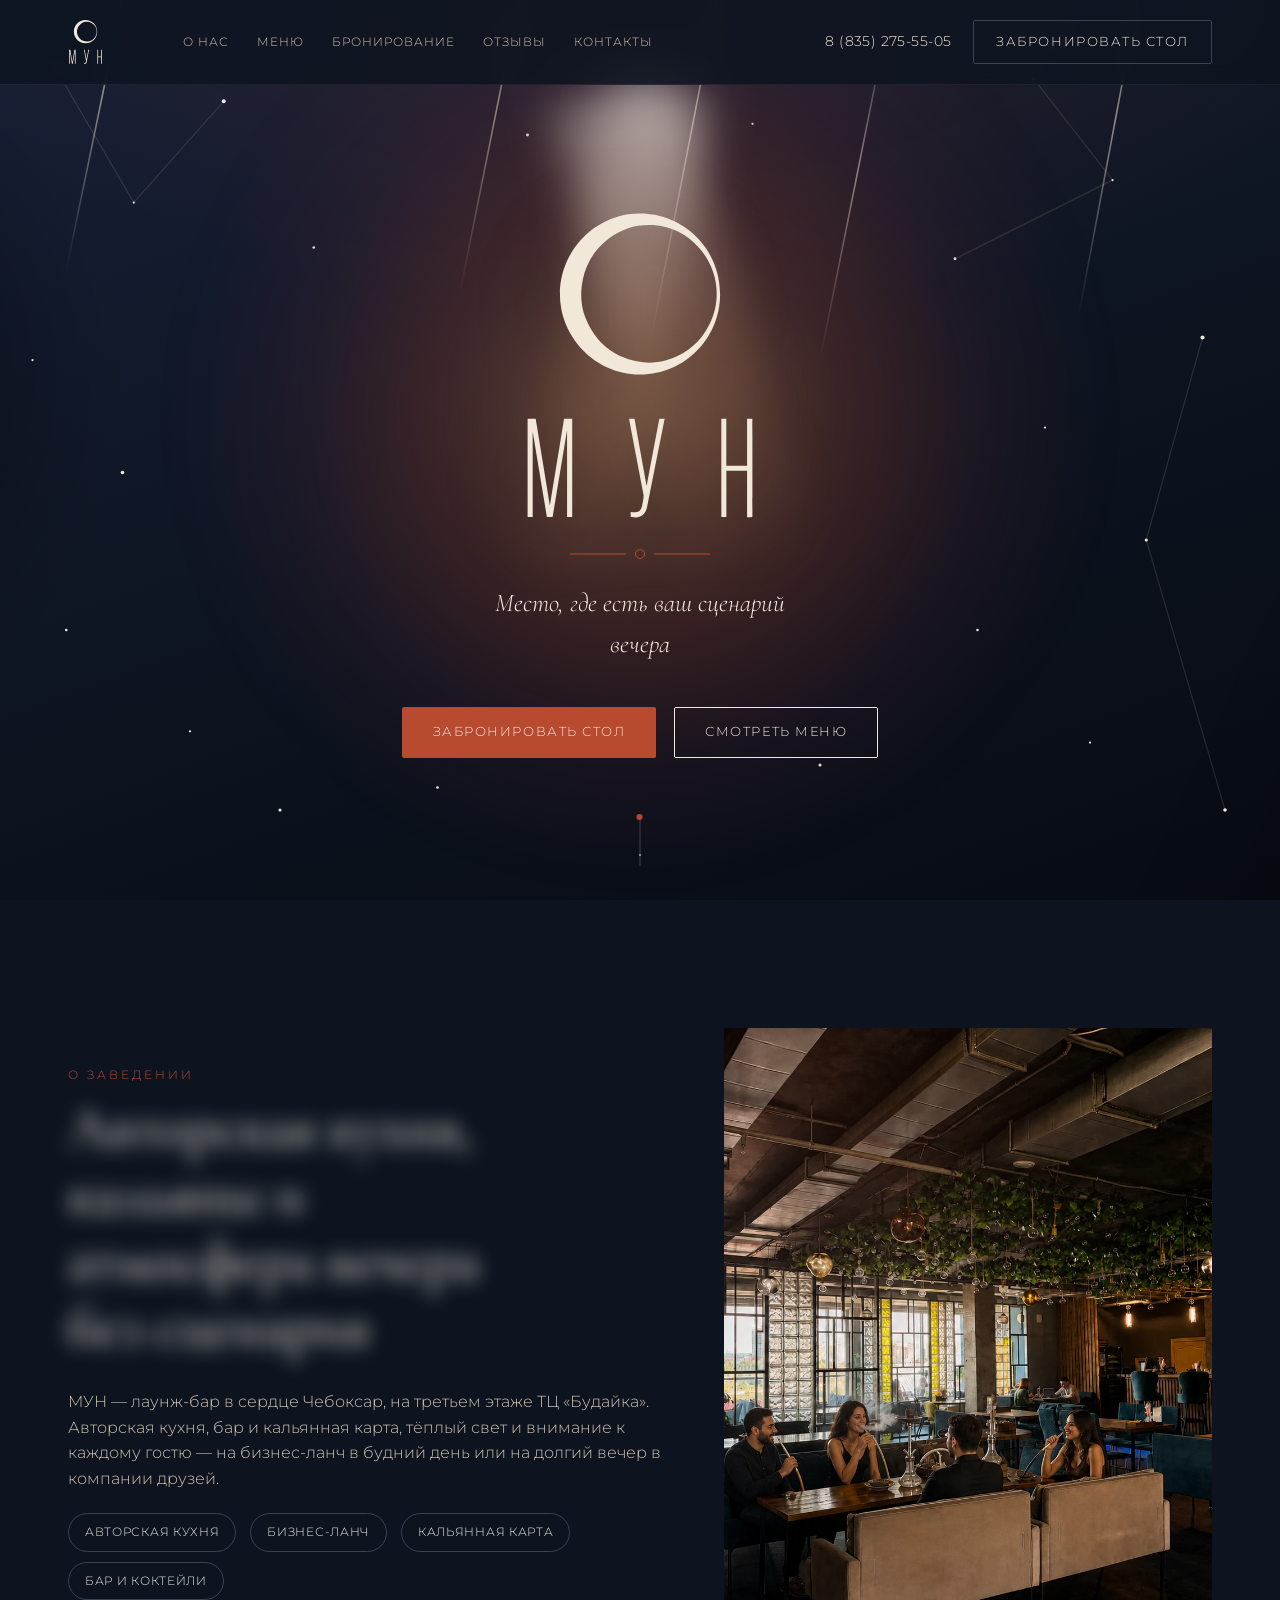
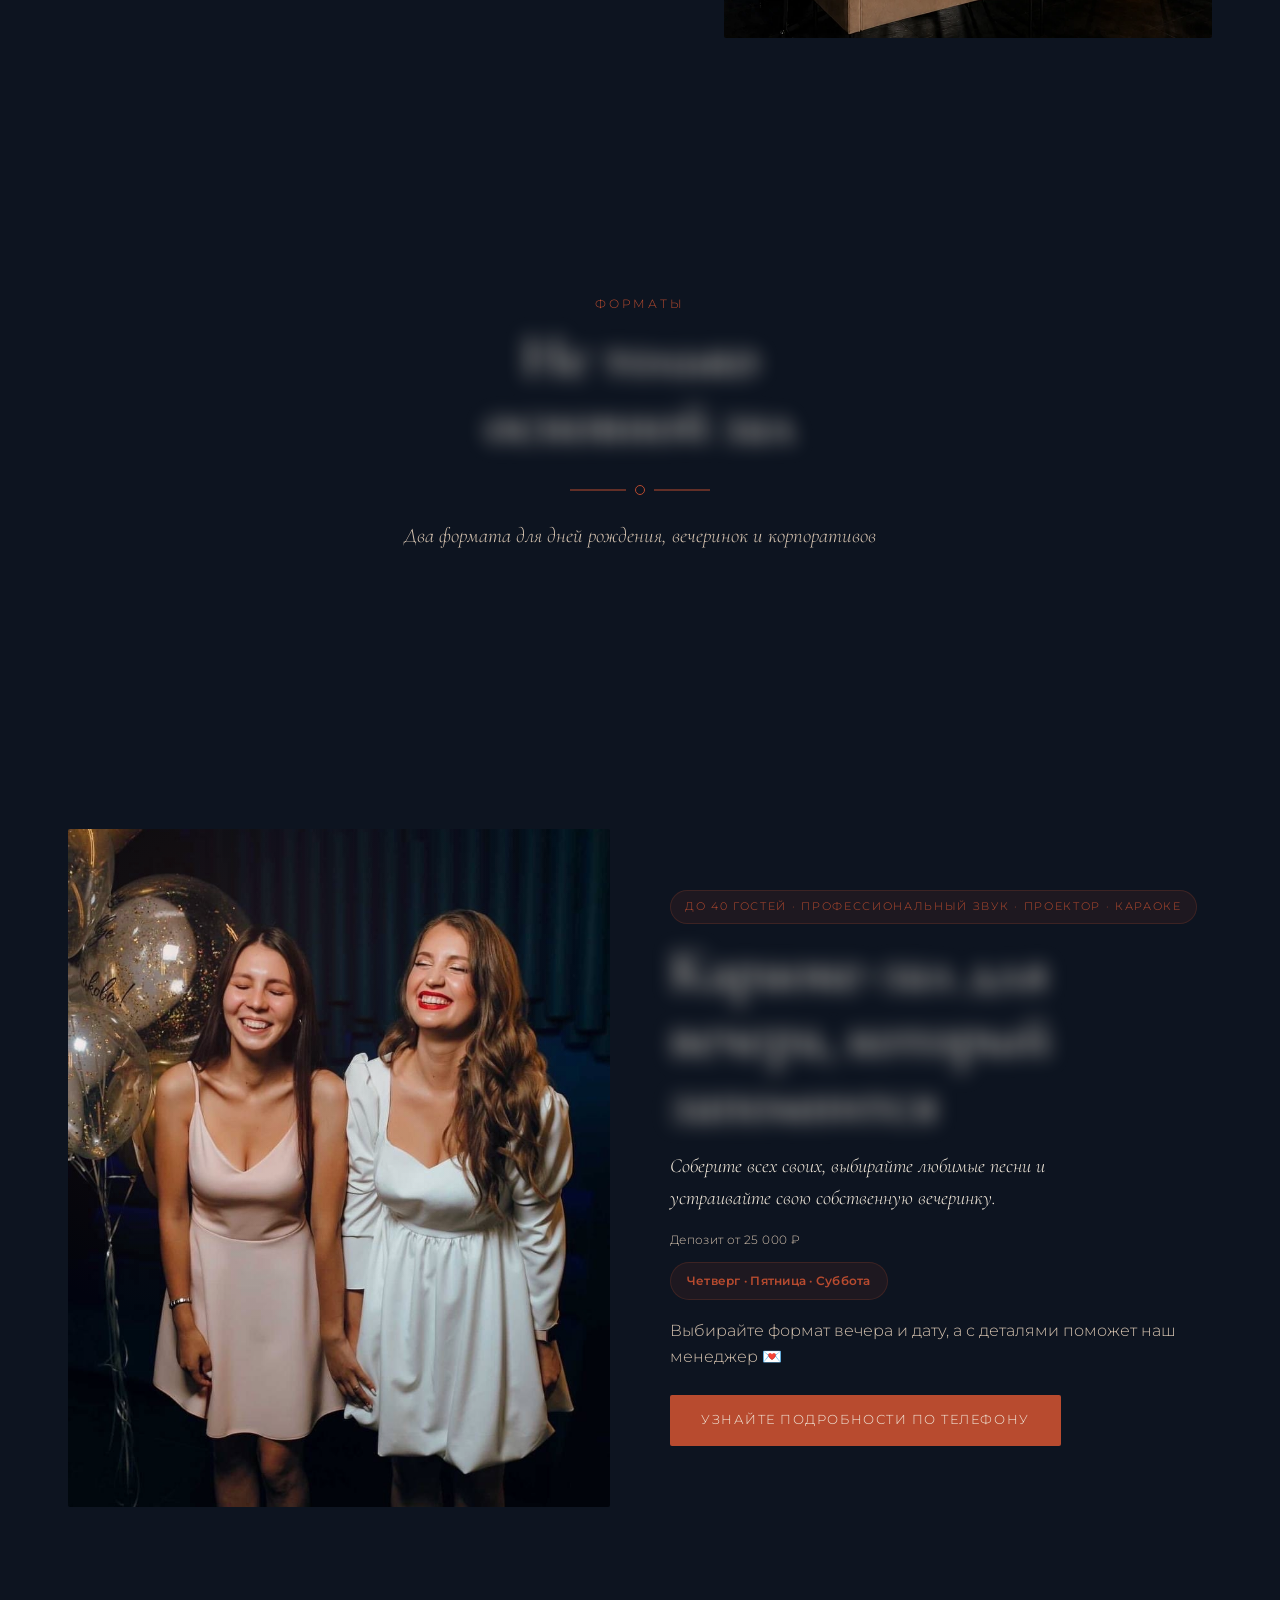
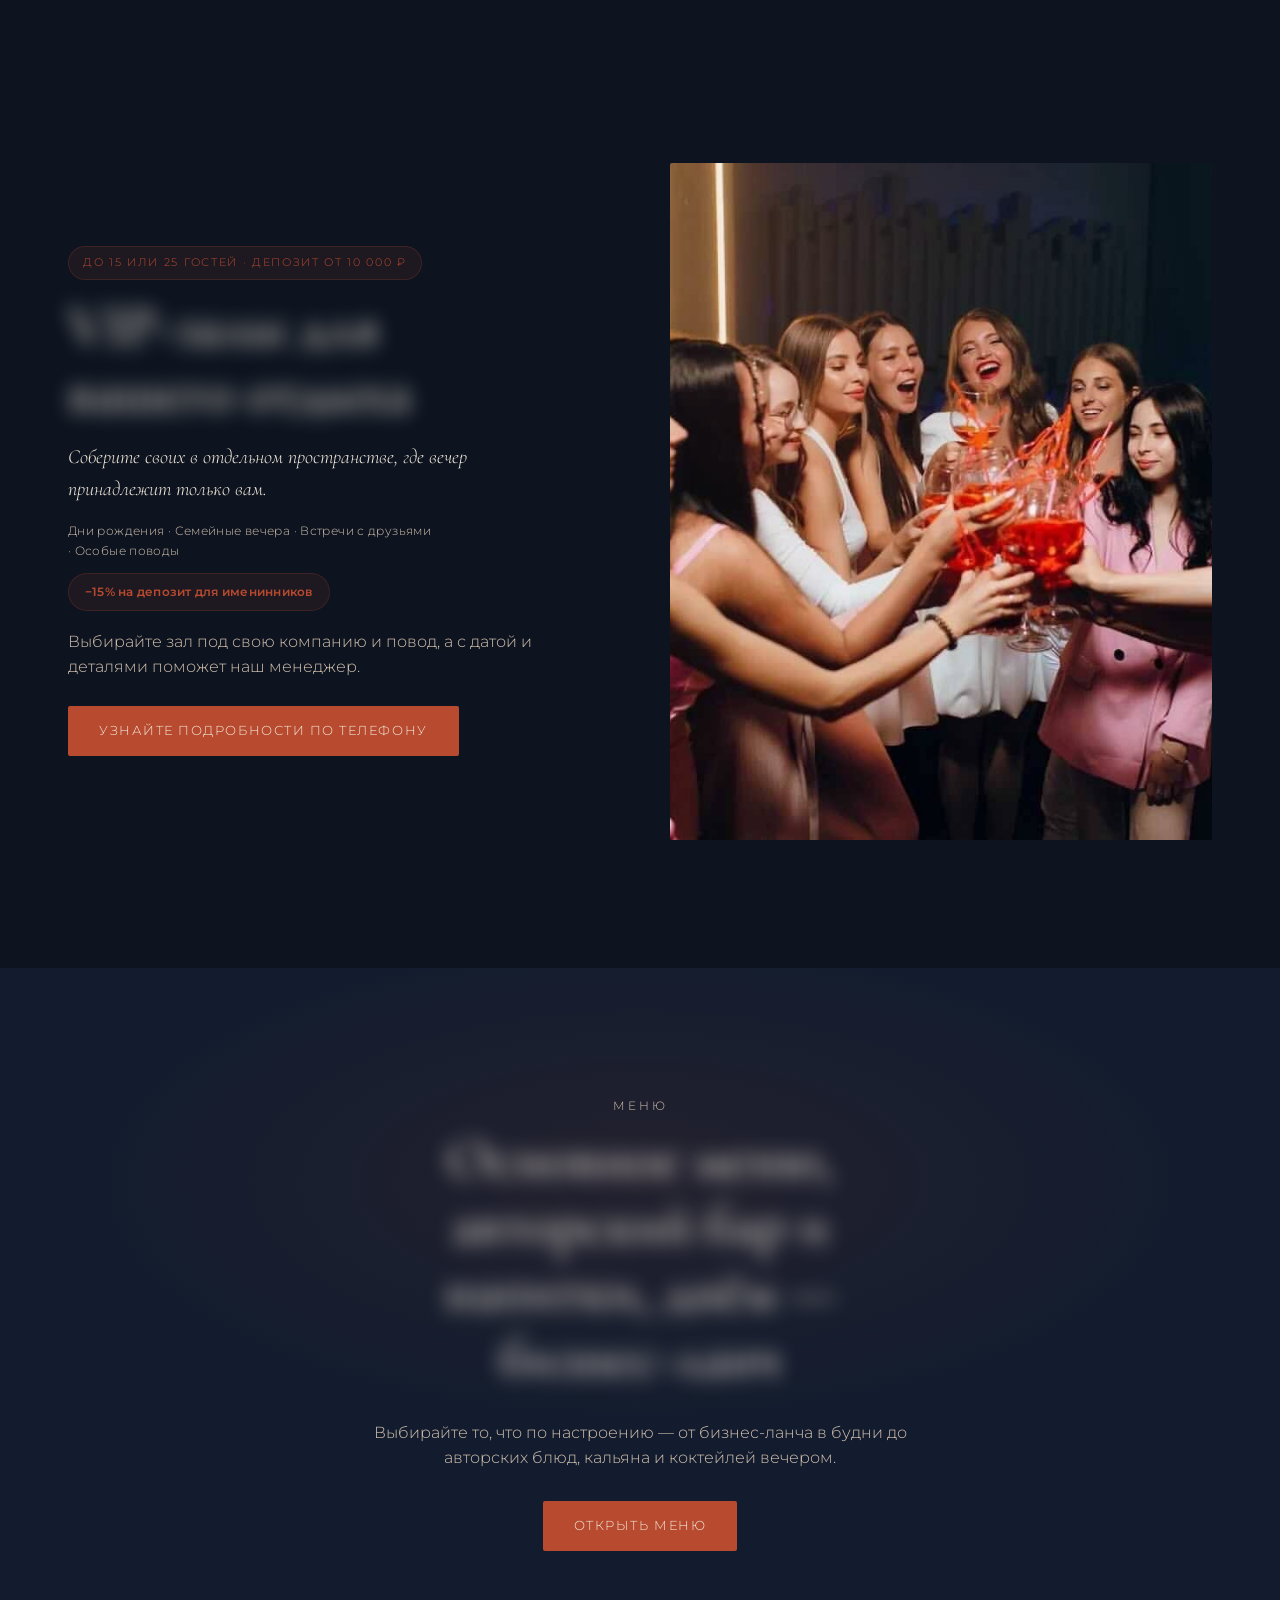
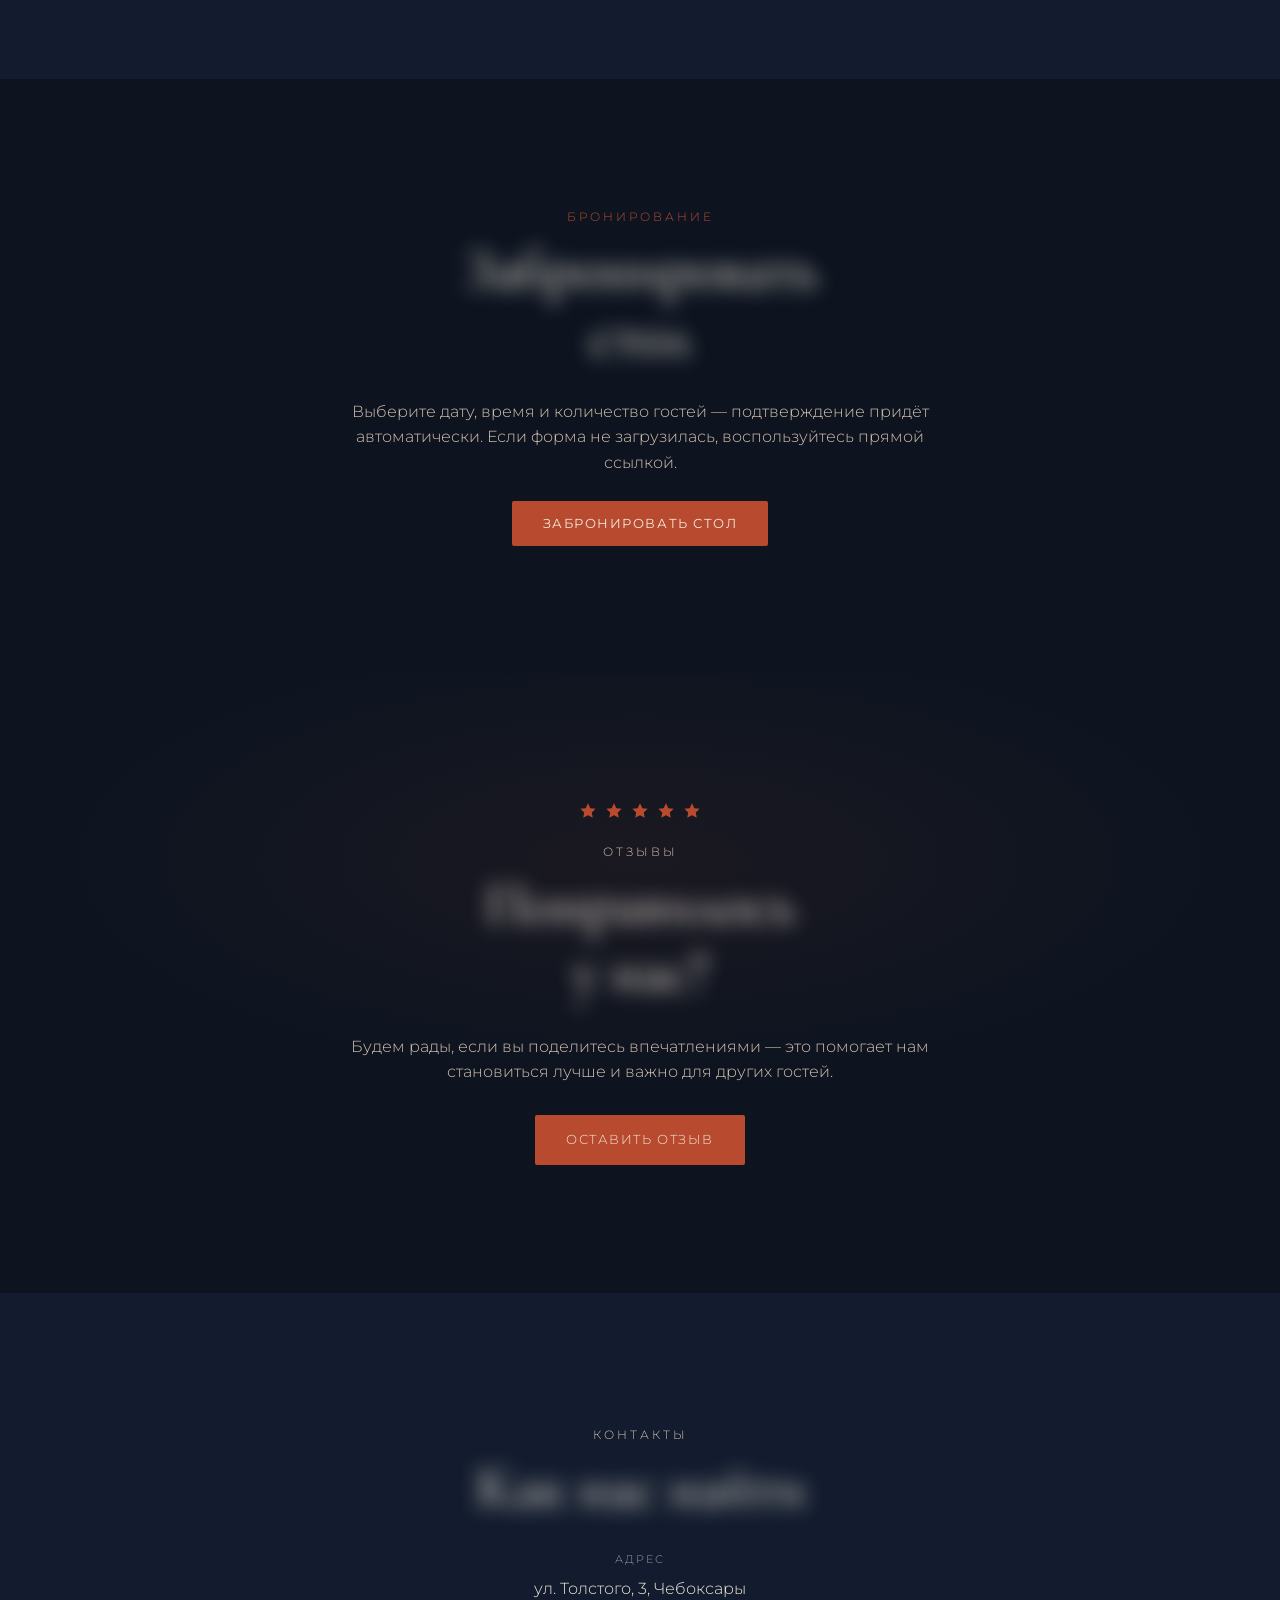
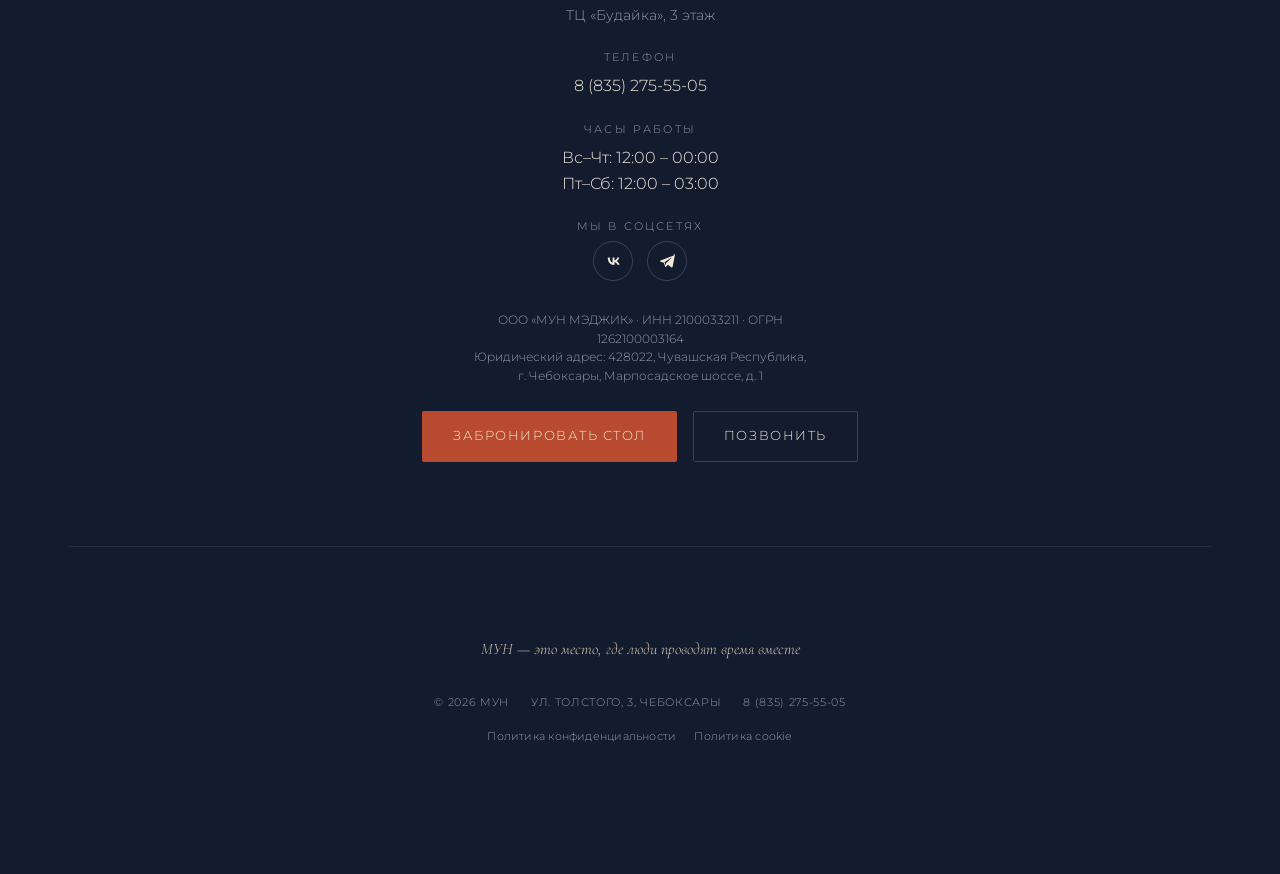
==== index.html @ 362fdecf "Переписать текст под CTA-блоком «Меню» - убрана внутренняя формулировка про обновление позиций/цен в" ====
<!DOCTYPE html>
<html lang="ru">
<head>
<meta charset="UTF-8">
<meta name="viewport" content="width=device-width, initial-scale=1, viewport-fit=cover">
<title>МУН — Чебоксары</title>
<meta name="description" content="МУН — лаунж-бар в Чебоксарах на ул. Толстого, 3 (ТЦ «Будайка», 3 этаж). Авторская кухня, кальяны, бронирование стола онлайн.">
<meta name="theme-color" content="#11110F">

<meta property="og:title" content="МУН — Чебоксары">
<meta property="og:description" content="Место, где есть ваш сценарий вечера. Кухня, кальяны и бар на ул. Толстого, 3.">
<meta property="og:type" content="website">

<link rel="icon" href="assets/favicon.svg" type="image/svg+xml">

<link rel="preconnect" href="https://fonts.googleapis.com">
<link rel="preconnect" href="https://fonts.gstatic.com" crossorigin>
<link href="https://fonts.googleapis.com/css2?family=Cormorant+Garamond:ital,wght@0,400;0,500;1,400&family=Montserrat:wght@300;400;500;600&display=swap" rel="stylesheet">

<link rel="stylesheet" href="css/styles.css?v=12">
</head>
<body>

<div class="noise" aria-hidden="true"></div>

<header class="site-header">
  <div class="wrap header-row">
    <a href="#hero" class="logo" aria-label="МУН — на главную">
      <img class="logo-mark" src="img/mun-logo-full.svg" alt="МУН" width="1094" height="1454">
    </a>

    <nav class="main-nav" id="main-nav">
      <a href="#about">О нас</a>
      <a href="menu/">Меню</a>
      <a href="#booking" data-open-booking>Бронирование</a>
      <a href="#reviews">Отзывы</a>
      <a href="#contacts">Контакты</a>
    </nav>

    <div class="header-actions">
      <a class="phone-link" href="tel:+78352755505">8 (835) 275-55-05</a>
      <a class="btn btn-outline" href="#booking" data-open-booking>Забронировать стол</a>
    </div>

    <button class="burger" id="burger" aria-label="Открыть меню навигации" aria-expanded="false">
      <span></span><span></span><span></span>
    </button>
  </div>

  <div class="mobile-nav" id="mobile-nav">
    <a href="#about">О нас</a>
    <a href="menu/">Меню</a>
    <a href="#booking" data-open-booking>Бронирование</a>
    <a href="#reviews">Отзывы</a>
    <a href="#contacts">Контакты</a>
    <a class="phone-link" href="tel:+78352755505">8 (835) 275-55-05</a>
  </div>
</header>

<main class="slides" id="slides">

  <!-- HERO -->
  <section class="hero slide" id="hero">
    <div class="hero-bg" aria-hidden="true"></div>
    <svg class="hero-sky" viewBox="0 0 1200 800" preserveAspectRatio="xMidYMid slice" aria-hidden="true">
      <defs>
        <linearGradient id="rayGrad" x1="0" y1="0" x2="0" y2="1">
          <stop offset="0%" stop-color="#F1E8DA" stop-opacity="0"/>
          <stop offset="45%" stop-color="#F1E8DA" stop-opacity=".55"/>
          <stop offset="100%" stop-color="#F1E8DA" stop-opacity="0"/>
        </linearGradient>
      </defs>
      <g class="hero-constellations">
        <path d="M80,60 L150,180 L230,90"/>
        <path d="M950,70 L1020,160 L880,230"/>
        <path d="M1100,300 L1050,480 L1120,720"/>
      </g>
      <g class="hero-rays">
        <line class="ray ray-a" x1="500" y1="-40" x2="440" y2="260"/>
        <line class="ray ray-b" x1="680" y1="-60" x2="610" y2="300"/>
        <line class="ray ray-c" x1="150" y1="-50" x2="90" y2="240"/>
        <line class="ray ray-d" x1="1050" y1="-40" x2="990" y2="280"/>
        <line class="ray ray-e" x1="820" y1="20" x2="760" y2="320"/>
      </g>
      <g class="hero-stars" fill="#F1E8DA">
        <circle class="star" cx="80" cy="60" r="1.4"/>
        <circle class="star" cx="150" cy="180" r="1"/>
        <circle class="star" cx="230" cy="90" r="1.8"/>
        <circle class="star" cx="310" cy="220" r="1.2"/>
        <circle class="star" cx="60" cy="320" r="1"/>
        <circle class="star" cx="140" cy="420" r="1.6"/>
        <circle class="star" cx="90" cy="560" r="1.2"/>
        <circle class="star" cx="200" cy="650" r="1"/>
        <circle class="star" cx="280" cy="720" r="1.4"/>
        <circle class="star" cx="950" cy="70" r="1.6"/>
        <circle class="star" cx="1020" cy="160" r="1"/>
        <circle class="star" cx="880" cy="230" r="1.3"/>
        <circle class="star" cx="1100" cy="300" r="1.8"/>
        <circle class="star" cx="960" cy="380" r="1"/>
        <circle class="star" cx="1050" cy="480" r="1.4"/>
        <circle class="star" cx="900" cy="560" r="1.2"/>
        <circle class="star" cx="1000" cy="660" r="1"/>
        <circle class="star" cx="1120" cy="720" r="1.6"/>
        <circle class="star" cx="600" cy="50" r="1"/>
        <circle class="star" cx="500" cy="120" r="1.3"/>
        <circle class="star" cx="700" cy="110" r="1"/>
        <circle class="star" cx="420" cy="700" r="1.2"/>
        <circle class="star" cx="760" cy="680" r="1.4"/>
        <circle class="star" cx="600" cy="760" r="1"/>
      </g>
    </svg>
    <div class="hero-corona" aria-hidden="true"></div>
    <div class="hero-beam hero-beam-a" aria-hidden="true"></div>
    <div class="hero-beam hero-beam-b" aria-hidden="true"></div>
    <div class="hero-mist" aria-hidden="true">
      <span class="mist-blob mist-a"></span>
      <span class="mist-blob mist-b"></span>
      <span class="mist-blob mist-c"></span>
    </div>
    <div class="wrap hero-inner">
      <div class="hero-logo" id="hero-logo">
        <h1><img class="hero-logo-img" src="img/mun-logo-full.svg" alt="МУН" width="1094" height="1454"></h1>
      </div>
      <div class="divider"></div>
      <p class="hero-tagline">Место, где есть ваш сценарий вечера</p>
      <div class="hero-actions">
        <a href="#booking" class="btn btn-primary" data-open-booking>Забронировать стол</a>
        <a href="menu/" class="btn btn-ghost">Смотреть меню</a>
      </div>
    </div>
    <a href="#about" class="scroll-hint" aria-label="Пролистать вниз"><span></span></a>
  </section>

  <!-- STORIES / NEWS (временно отключено)
  <section class="stories slide" id="stories">
    <div class="wrap stories-inner">
      <p class="section-label">Новости</p>
      <h2 class="slide-heading">Афиша и акции</h2>
      <div class="divider"></div>
      <div class="stories-row" id="stories-row" role="list" aria-label="Новости и акции"></div>
    </div>
  </section>
  -->

  <!-- ABOUT -->
  <section class="about slide" id="about">
    <div class="wrap about-grid">
      <div class="about-text">
        <p class="section-label">О заведении</p>
        <h2 class="slide-heading">Авторская кухня, кальяны и атмосфера вечера без сценария</h2>
        <p data-reveal>
          МУН — лаунж-бар в сердце Чебоксар, на третьем этаже ТЦ «Будайка». Авторская
          кухня, бар и кальянная карта, тёплый свет и внимание к каждому гостю —
          на бизнес-ланч в будний день или на долгий вечер в компании друзей.
        </p>
        <ul class="about-tags" data-reveal>
          <li>Авторская кухня</li>
          <li>Бизнес-ланч</li>
          <li>Кальянная карта</li>
          <li>Бар и коктейли</li>
        </ul>
      </div>
      <div class="about-media">
        <div class="ph-block ph-1 has-photo" data-reveal>
          <img src="img/about-lounge.webp" alt="Гости МУН с кальяном в основном зале" loading="lazy">
        </div>
      </div>
    </div>
  </section>

  <!-- KARAOKE & VIP -->
  <section class="highlights slide" id="highlights">
    <div class="wrap highlights-lead-inner">
      <p class="section-label">Форматы</p>
      <h2 class="slide-heading">Не только основной зал</h2>
      <div class="divider"></div>
      <p class="highlights-lead-text" data-reveal>Два формата для дней рождения, вечеринок и корпоративов</p>
    </div>
  </section>

  <!-- KARAOKE -->
  <section class="hall-slide slide" id="karaoke">
    <div class="wrap hall-grid">
      <div class="ph-block hall-photo has-photo" data-reveal>
        <img src="img/karaoke-hall.jpg" alt="Гости в караоке-зале МУН" loading="lazy">
      </div>
      <div class="hall-text">
        <span class="highlight-card-tag">До 40 гостей · Профессиональный звук · Проектор · Караоке</span>
        <h2 class="slide-heading">Караоке-зал для вечера, который запомнится</h2>
        <p class="hall-lead" data-reveal>
          Соберите всех своих, выбирайте любимые песни и устраивайте свою
          собственную вечеринку.
        </p>
        <p class="hall-occasions" data-reveal>Депозит от 25 000 ₽</p>
        <p class="hall-promo" data-reveal>Четверг · Пятница · Суббота</p>
        <p data-reveal>Выбирайте формат вечера и дату, а с деталями поможет наш менеджер 💌</p>
        <a href="tel:+78352755505" class="btn btn-primary" data-reveal>Узнайте подробности по телефону</a>
      </div>
    </div>
  </section>

  <!-- VIP -->
  <section class="hall-slide slide" id="vip">
    <div class="wrap hall-grid">
      <div class="hall-text">
        <span class="highlight-card-tag">До 15 или 25 гостей · Депозит от 10 000 ₽</span>
        <h2 class="slide-heading">VIP-залы для вашего отдыха</h2>
        <p class="hall-lead" data-reveal>
          Соберите своих в отдельном пространстве, где вечер принадлежит
          только вам.
        </p>
        <p class="hall-occasions" data-reveal>Дни рождения · Семейные вечера · Встречи с друзьями · Особые поводы</p>
        <p class="hall-promo" data-reveal>−15% на депозит для именинников</p>
        <p data-reveal>Выбирайте зал под свою компанию и повод, а с датой и деталями поможет наш менеджер.</p>
        <a href="tel:+78352755505" class="btn btn-primary" data-reveal>Узнайте подробности по телефону</a>
      </div>
      <div class="ph-block hall-photo has-photo" data-reveal>
        <img src="img/vip-hall.jpg" alt="Компания гостей в VIP-зале МУН" loading="lazy">
      </div>
    </div>
  </section>

  <!-- MENU CTA -->
  <section class="menu-cta slide" id="menu-section">
    <div class="wrap menu-cta-inner">
      <p class="section-label light">Меню</p>
      <h2 class="slide-heading">Основное меню, авторский бар и напитки, днём — бизнес-ланч</h2>
      <p class="menu-cta-text" data-reveal>
        Выбирайте то, что по настроению — от бизнес-ланча в будни
        до авторских блюд, кальяна и коктейлей вечером.
      </p>
      <a href="menu/" class="btn btn-primary" data-reveal>Открыть меню</a>
    </div>
  </section>

  <!-- GALLERY (временно отключено — нет фото)
  <section class="gallery slide" id="gallery">
    <div class="wrap gallery-wrap">
      <div class="gallery-intro">
        <p class="section-label">Атмосфера</p>
        <h2 class="slide-heading">МУН в деталях</h2>
      </div>
      <div class="gallery-grid">
        <div class="ph-block g1" data-reveal><span>Фото</span></div>
        <div class="ph-block g2" data-reveal><span>Фото</span></div>
        <div class="ph-block g3" data-reveal><span>Фото</span></div>
        <div class="ph-block g4" data-reveal><span>Фото</span></div>
        <div class="ph-block g5" data-reveal><span>Фото</span></div>
        <div class="ph-block g6" data-reveal><span>Фото</span></div>
      </div>
    </div>
  </section>
  -->

  <!-- BOOKING -->
  <section class="booking slide" id="booking">
    <div class="wrap">
      <p class="section-label">Бронирование</p>
      <h2 class="slide-heading">Забронировать стол</h2>
      <p class="booking-text" data-reveal>
        Выберите дату, время и количество гостей — подтверждение придёт автоматически.
        Если форма не загрузилась, воспользуйтесь
        <a href="https://restoza.ru/book/moon-magic" target="_blank" rel="noopener">прямой ссылкой</a>.
      </p>
      <button class="btn btn-primary" data-open-booking data-reveal>Забронировать стол</button>
    </div>
  </section>

  <!-- REVIEWS -->
  <section class="menu-cta reviews slide" id="reviews">
    <div class="wrap menu-cta-inner">
      <div class="reviews-stars" aria-hidden="true">
        <svg viewBox="0 0 20 20"><path d="M10 1.5l2.6 5.4 5.9.7-4.3 4.1 1.1 5.8L10 14.7l-5.3 2.8 1.1-5.8L1.5 7.6l5.9-.7z"/></svg>
        <svg viewBox="0 0 20 20"><path d="M10 1.5l2.6 5.4 5.9.7-4.3 4.1 1.1 5.8L10 14.7l-5.3 2.8 1.1-5.8L1.5 7.6l5.9-.7z"/></svg>
        <svg viewBox="0 0 20 20"><path d="M10 1.5l2.6 5.4 5.9.7-4.3 4.1 1.1 5.8L10 14.7l-5.3 2.8 1.1-5.8L1.5 7.6l5.9-.7z"/></svg>
        <svg viewBox="0 0 20 20"><path d="M10 1.5l2.6 5.4 5.9.7-4.3 4.1 1.1 5.8L10 14.7l-5.3 2.8 1.1-5.8L1.5 7.6l5.9-.7z"/></svg>
        <svg viewBox="0 0 20 20"><path d="M10 1.5l2.6 5.4 5.9.7-4.3 4.1 1.1 5.8L10 14.7l-5.3 2.8 1.1-5.8L1.5 7.6l5.9-.7z"/></svg>
      </div>
      <p class="section-label light">Отзывы</p>
      <h2 class="slide-heading">Понравилось у&nbsp;нас?</h2>
      <p class="menu-cta-text" data-reveal>
        Будем рады, если вы поделитесь впечатлениями — это помогает нам становиться лучше
        и важно для других гостей.
      </p>
      <a class="btn btn-primary" href="https://toweco.ru/location?qr=86WAykPCQ6RdUlmC" target="_blank" rel="noopener" data-reveal>Оставить отзыв</a>
    </div>
  </section>

  <!-- CONTACTS -->
  <section class="contacts slide" id="contacts">
    <div class="wrap">
      <div class="contacts-grid">
        <div class="contacts-info">
          <p class="section-label light">Контакты</p>
          <h2 class="slide-heading">Как нас найти</h2>

          <dl class="contact-list" data-reveal>
            <div>
              <dt>Адрес</dt>
              <dd>ул. Толстого, 3, Чебоксары<br><span class="muted">ТЦ «Будайка», 3 этаж</span></dd>
            </div>
            <div>
              <dt>Телефон</dt>
              <dd><a href="tel:+78352755505">8 (835) 275-55-05</a></dd>
            </div>
            <div>
              <dt>Часы работы</dt>
              <dd>
                Вс–Чт: 12:00 – 00:00<br>
                Пт–Сб: 12:00 – 03:00
              </dd>
            </div>
            <div>
              <dt>Мы в соцсетях</dt>
              <dd class="social-row">
                <a href="https://vk.ru/moon_magic_cheb" target="_blank" rel="noopener" aria-label="ВКонтакте" class="social-icon">
                  <svg viewBox="0 0 24 24" fill="none" aria-hidden="true"><path d="M13.6 17.2c-5.4 0-8.5-3.7-8.6-9.9h2.7c.1 4.6 2.1 6.5 3.7 6.9V7.3h2.6v3.9c1.6-.2 3.2-2 3.8-3.9h2.5c-.4 2.3-2.1 4.1-3.3 4.9 1.2.6 3.1 2.2 3.8 4.9h-2.9c-.6-1.8-2-3.2-3.9-3.4v3.4h-.3z" fill="currentColor"/></svg>
                </a>
                <a href="https://t.me/moon_magic_cheb" target="_blank" rel="noopener" aria-label="Telegram" class="social-icon">
                  <svg viewBox="0 0 24 24" fill="none" aria-hidden="true"><path d="M21 4.5 3.4 11.3c-1 .4-1 1.4.1 1.7l4.3 1.3 1.6 5.1c.2.6 1 .8 1.4.3l2.4-2.6 4.5 3.3c.7.5 1.6.1 1.8-.7l3-15.4c.2-.9-.7-1.6-1.5-1.3ZM8.6 13.7l9-6.1c.3-.2.6.2.3.4l-7.3 7.1-.3 3-1.5-4.4Z" fill="currentColor"/></svg>
                </a>
              </dd>
            </div>
          </dl>

          <p class="legal-info" data-reveal>
            ООО «МУН МЭДЖИК» · ИНН 2100033211 · ОГРН 1262100003164<br>
            Юридический адрес: 428022, Чувашская Республика, г. Чебоксары, Марпосадское шоссе, д. 1
          </p>

          <div class="contact-cta" data-reveal>
            <a class="btn btn-primary" href="#booking" data-open-booking>Забронировать стол</a>
            <a class="btn btn-outline" href="tel:+78352755505">Позвонить</a>
          </div>
        </div>
      </div>

      <div class="contacts-footer">
        <div class="logo footer-logo">
          <span class="logo-phase">
            <img class="logo-mark" src="img/mun-logo-full.svg" alt="МУН" width="1094" height="1454">
            <span class="logo-phase-shadow" aria-hidden="true"></span>
          </span>
        </div>
        <p class="footer-motto">МУН — это место, где люди проводят время вместе</p>
        <div class="footer-bottom">
          <span>© <span id="year"></span> МУН</span>
          <span>ул. Толстого, 3, Чебоксары</span>
          <span>8 (835) 275-55-05</span>
        </div>
        <div class="footer-links">
          <a href="privacy/">Политика конфиденциальности</a>
          <a href="cookies/">Политика cookie</a>
        </div>
      </div>
    </div>
  </section>

</main>

<!-- Mobile sticky action bar -->
<div class="sticky-actions" role="toolbar" aria-label="Быстрые действия">
  <a href="tel:+78352755505" class="sticky-btn sticky-call">Позвонить</a>
  <a href="#booking" class="sticky-btn sticky-book" data-open-booking>Забронировать</a>
</div>

<!-- BOOKING MODAL -->
<div class="menu-modal" id="booking-modal" aria-hidden="true">
  <div class="menu-modal-panel" role="dialog" aria-modal="true" aria-labelledby="booking-modal-title">
    <div class="menu-modal-inner booking-modal-inner">
      <div class="menu-modal-sticky">
        <div class="menu-modal-head">
          <h3 id="booking-modal-title">Бронирование стола</h3>
          <button class="menu-modal-close" data-close-booking aria-label="Закрыть бронирование">&times;</button>
        </div>
      </div>
      <div class="booking-modal-body">
        <iframe
          id="booking-iframe"
          data-src="https://restoza.ru/book/moon-magic?embed=1"
          width="100%"
          height="900"
          style="border:0"
          title="Бронирование стола"></iframe>
        <p class="booking-modal-fallback">
          Если форма не загрузилась, воспользуйтесь
          <a href="https://restoza.ru/book/moon-magic" target="_blank" rel="noopener">прямой ссылкой</a>.
        </p>
      </div>
    </div>
  </div>
</div>

<!-- STORY VIEWER -->
<div class="menu-modal story-modal" id="story-modal" aria-hidden="true">
  <div class="menu-modal-panel story-modal-panel" role="dialog" aria-modal="true" aria-labelledby="story-title">
    <button class="menu-modal-close story-close" data-close-story aria-label="Закрыть">&times;</button>
    <button class="story-nav story-prev" id="story-prev" aria-label="Предыдущая история">&lsaquo;</button>
    <button class="story-nav story-next" id="story-next" aria-label="Следующая история">&rsaquo;</button>
    <div class="story-card" id="story-card">
      <div class="story-progress" id="story-progress"></div>
      <div class="story-content">
        <h3 id="story-title"></h3>
        <p id="story-text"></p>
        <a class="btn btn-primary" id="story-btn" href="#"></a>
      </div>
    </div>
  </div>
</div>

<script src="js/stories-data.js?v=12"></script>
<script src="js/main.js?v=12"></script>
</body>
</html>
---- css/styles.css ----
/* ==========================================================================
   МУН — design tokens
   ========================================================================== */
:root{
  --c-eclipse: #0D1420;      /* цвет затмения — тёмно-синий (не чёрный) base bg */
  --c-panel:   #121C2E;      /* slightly lifted panel bg */
  --c-panel-2: #182338;      /* card bg */
  --c-milk:    #F1E8DA;      /* тёплый молочный — primary text */
  --c-mineral: #D3C1AE;      /* минеральный бежевый — secondary */
  --c-ember:   #B84B2F;      /* тлеющий уголь — accent */
  --c-ember-soft: #B84B2F33;
  --c-graphite:#9099AC;      /* холодный серо-синий — вторичный текст */
  --c-graphite-line: #3A4258;

  --font-display: 'Cormorant Garamond', Georgia, serif;
  --font-sans: 'Montserrat', 'Helvetica Neue', Arial, sans-serif;

  --wrap: 1240px;
  --radius: 2px;
  --header-h: 84px;
  --transition: 220ms cubic-bezier(.4,0,.2,1);
  --transition-pop: 420ms cubic-bezier(.22,1,.36,1);
}

*,*::before,*::after{ box-sizing: border-box; }
html{
  scroll-behavior: smooth;
}
body{
  margin:0;
  background: var(--c-eclipse);
  color: var(--c-milk);
  font-family: var(--font-sans);
  font-weight: 300;
  line-height: 1.6;
  -webkit-font-smoothing: antialiased;
  overflow-x: hidden;
}
img{ max-width:100%; display:block; }
a{ color: inherit; text-decoration:none; }
h1,h2,h3{ font-family: var(--font-display); font-weight:500; margin:0 0 .5em; color: var(--c-milk); }
p{ margin:0 0 1em; color: var(--c-mineral); }
ul{ list-style:none; margin:0; padding:0; }
button{
  font-family: inherit; cursor:pointer; color: inherit;
  background: none; border: none; margin: 0; padding: 0;
  -webkit-appearance: none; appearance: none;
}

.wrap{
  max-width: var(--wrap);
  margin: 0 auto;
  padding: 0 clamp(20px, 5vw, 48px);
}
.slide .wrap{ position:relative; z-index:1; width:100%; }

.visually-hidden{
  position:absolute; width:1px; height:1px; padding:0; margin:-1px;
  overflow:hidden; clip:rect(0,0,0,0); white-space:nowrap; border:0;
}

.section-label{
  font-size: .75rem;
  letter-spacing: .25em;
  text-transform: uppercase;
  color: var(--c-ember);
  margin: 0 0 .9em;
}
.section-label.light{ color: var(--c-mineral); }

/* Line — ring — line, echoing the printed bar-card's divider motif */
.divider{
  position: relative;
  width: 10px; height: 10px;
  border: 1.5px solid var(--c-ember);
  border-radius: 50%;
  margin: 24px auto;
}
.divider::before, .divider::after{
  content:''; position:absolute; top:50%; width: 56px; height:1px;
  background: var(--c-ember); transform: translateY(-50%);
}
.divider::before{ right: 100%; margin-right: 10px; }
.divider::after{ left: 100%; margin-left: 10px; }

/* subtle film-grain / shadow texture overlay across the whole page */
.noise{
  position: fixed; inset:0; pointer-events:none; z-index: 0;
  opacity: .05; mix-blend-mode: overlay;
  background-image: url("data:image/svg+xml,%3Csvg xmlns='http://www.w3.org/2000/svg' width='120' height='120'%3E%3Cfilter id='n'%3E%3CfeTurbulence type='fractalNoise' baseFrequency='0.9' numOctaves='2' stitchTiles='stitch'/%3E%3C/filter%3E%3Crect width='100%25' height='100%25' filter='url(%23n)'/%3E%3C/svg%3E");
}

/* ==========================================================================
   Buttons
   ========================================================================== */
.btn{
  display: inline-flex; align-items:center; justify-content:center;
  position: relative; overflow: hidden;
  padding: 14px 30px;
  font-size: .8rem;
  letter-spacing: .12em;
  text-transform: uppercase;
  background: transparent;
  border: 1px solid transparent;
  border-radius: var(--radius);
  transition: background var(--transition), color var(--transition), border-color var(--transition), transform var(--transition), box-shadow var(--transition);
  white-space: nowrap;
}
.btn::after{
  content:''; position:absolute; top:0; left:-75%; width:45%; height:100%;
  background: linear-gradient(115deg, transparent, rgba(255,255,255,.22), transparent);
  transform: skewX(-18deg); transition: left .65s ease;
  pointer-events: none;
}
.btn:hover::after{ left:130%; }
.btn:hover{ transform: translateY(-2px); }
.btn:active{ transform: translateY(0); }
.btn-primary{ background: var(--c-ember); color: var(--c-milk); }
.btn-primary:hover{ background:#a2431f; box-shadow: 0 10px 26px rgba(184,75,47,.35); }
.btn-outline{ border-color: var(--c-graphite-line); color: var(--c-milk); }
.btn-outline:hover{ border-color: var(--c-milk); }
.btn-ghost{ background: transparent; color: var(--c-milk); border-color: var(--c-milk); }
.btn-ghost:hover{ background: var(--c-milk); color: var(--c-eclipse); }

/* ==========================================================================
   Logo — with an eclipse-phase shadow that recedes as you scroll deeper
   into the site, so the mark visually "waxes" from hidden to fully whole.
   ========================================================================== */
.logo{ display:flex; align-items:center; }
.logo-mark{
  height: 46px; width:auto;
  display:block;
  transition: transform var(--transition), filter var(--transition);
}
.logo:hover .logo-mark{ transform: scale(1.04); filter: drop-shadow(0 0 10px rgba(184,75,47,.4)); }
.logo-phase{ position:relative; display:inline-flex; }
.logo-phase-shadow{
  position:absolute; left:0; right:0; bottom:0;
  background: var(--c-eclipse);
  height: calc((1 - var(--moon-phase, 0)) * 100%);
  transition: height .7s cubic-bezier(.4,0,.2,1);
  pointer-events:none;
}
.footer-logo .logo-phase-shadow{ background: var(--c-panel); }

/* ==========================================================================
   Header
   ========================================================================== */
.site-header{
  position: fixed; top:0; left:0; right:0; z-index: 40;
  background: rgba(13,20,32,.86);
  backdrop-filter: blur(10px);
  border-bottom: 1px solid rgba(255,255,255,.06);
}
.header-row{
  display:flex; align-items:center; gap: 32px;
  height: var(--header-h);
}
.main-nav{ display:flex; gap: 28px; margin-right:auto; margin-left: 48px; }
.main-nav a{
  font-size: .78rem; letter-spacing: .08em; text-transform: uppercase;
  color: var(--c-mineral);
  position: relative;
  padding: 4px 0;
  transition: color var(--transition);
}
.main-nav a:hover{ color: var(--c-milk); }
.main-nav a::after{
  content:''; position:absolute; left:0; right:0; bottom:-2px; height:1px;
  background: var(--c-ember); transform: scaleX(0); transform-origin:left;
  transition: transform var(--transition);
}
.main-nav a:hover::after{ transform: scaleX(1); }

.header-actions{ display:flex; align-items:center; gap: 22px; }
.phone-link{ font-size:.85rem; letter-spacing:.03em; color: var(--c-milk); }
.header-actions .btn{ padding: 11px 22px; }

.burger{ display:none; background:none; border:none; width:32px; height:22px; position:relative; margin-left:auto; }
.burger span{
  position:absolute; left:0; right:0; height:1.5px; background: var(--c-milk);
  transition: transform var(--transition), opacity var(--transition);
}
.burger span:nth-child(1){ top:0; }
.burger span:nth-child(2){ top:50%; margin-top:-.75px; }
.burger span:nth-child(3){ bottom:0; }
.burger[aria-expanded="true"] span:nth-child(1){ transform: translateY(10px) rotate(45deg); }
.burger[aria-expanded="true"] span:nth-child(2){ opacity:0; }
.burger[aria-expanded="true"] span:nth-child(3){ transform: translateY(-10px) rotate(-45deg); }

.mobile-nav{
  display:none; flex-direction: column;
  padding: 8px clamp(20px,5vw,48px) 28px;
  border-top: 1px solid rgba(255,255,255,.06);
}
.mobile-nav a{
  padding: 14px 0; font-size: .95rem; letter-spacing:.05em;
  border-bottom: 1px solid rgba(255,255,255,.06);
  color: var(--c-mineral);
}
.mobile-nav a:last-child{ border-bottom:none; color: var(--c-milk); margin-top: 6px; }

/* ==========================================================================
   Hero
   ========================================================================== */
.hero{
  position: relative;
  min-height: 100svh;
  display:flex; align-items:center; justify-content:center;
  overflow:hidden;
  text-align:center;
}
.hero-bg{
  position:absolute; inset:-4%; z-index:0;
  background:
    radial-gradient(ellipse 90% 60% at 50% 0%, rgba(184,75,47,.16), transparent 60%),
    linear-gradient(160deg, #172038 0%, #0D1420 55%, #070A12 100%);
  animation: heroBgDrift 22s ease-in-out infinite;
}
.hero-bg::before{
  content:'';
  position:absolute; inset:0;
  background-image: linear-gradient(115deg, transparent 40%, rgba(0,0,0,.35) 48%, transparent 56%),
                     linear-gradient(75deg, transparent 60%, rgba(0,0,0,.25) 68%, transparent 78%);
  background-size: 220% 220%;
  opacity:.8;
  animation: heroSweep 16s ease-in-out infinite;
}
/* "Затмение": мягкая тень медленно проходит через центр, где висит луна */
.hero-bg::after{
  content:'';
  position:absolute; left:50%; top:44%;
  width: min(70vw, 820px); height: min(70vw, 820px);
  border-radius:50%;
  transform: translate(-160%, -50%);
  background: radial-gradient(circle, rgba(3,5,10,.75), transparent 65%);
  filter: blur(36px);
  mix-blend-mode: multiply;
  animation: eclipseDrift 19s ease-in-out infinite;
}
@keyframes heroBgDrift{
  0%,100%{ transform: translate3d(0,0,0) scale(1); }
  50%{ transform: translate3d(-1.5%,-1%,0) scale(1.04); }
}
@keyframes heroSweep{
  0%{ background-position: 20% 10%; }
  50%{ background-position: 80% 90%; }
  100%{ background-position: 20% 10%; }
}
@keyframes eclipseDrift{
  0%{ transform: translate(-160%, -50%); opacity:.35; }
  45%{ transform: translate(-50%, -50%); opacity:.9; }
  55%{ transform: translate(-50%, -50%); opacity:.9; }
  100%{ transform: translate(60%, -50%); opacity:.35; }
}

/* Ночное небо: звёзды, созвездия, падающие лучи лунного света */
.hero-sky{
  position:absolute; inset:0; z-index:0;
  width:100%; height:100%;
  pointer-events:none;
}
.hero-constellations path{
  fill:none; stroke: var(--c-mineral); stroke-width:1; opacity:.16;
}
.ray{ stroke: url(#rayGrad); stroke-width:1.4; stroke-linecap:round; animation: rayFall 9s linear infinite; }
.ray-a{ animation-delay: 0s; }
.ray-b{ animation-delay: 1.8s; }
.ray-c{ animation-delay: 3.6s; }
.ray-d{ animation-delay: 5.4s; }
.ray-e{ animation-delay: 7.2s; }
@keyframes rayFall{
  0%{ transform: translate(0, -60px); opacity:0; }
  15%{ opacity:.75; }
  75%{ opacity:.55; }
  100%{ transform: translate(-40px, 260px); opacity:0; }
}
.star{ animation: starTwinkle 4.5s ease-in-out infinite; transform-origin: center; transform-box: fill-box; }
.hero-stars .star:nth-child(3n){ animation-duration: 5.5s; animation-delay: .4s; }
.hero-stars .star:nth-child(3n+1){ animation-duration: 3.8s; animation-delay: 1.1s; }
.hero-stars .star:nth-child(3n+2){ animation-duration: 6.2s; animation-delay: 2s; }
@keyframes starTwinkle{
  0%,100%{ opacity:.2; transform: scale(.85); }
  50%{ opacity:1; transform: scale(1.15); }
}

.hero-inner{ position:relative; z-index:1; padding-top: 112px; padding-bottom: 48px; }
.hero-inner > *{
  opacity: 0;
  animation: heroRise .9s cubic-bezier(.16,.8,.24,1) forwards;
}
.hero-inner > *:nth-child(1){ animation-delay: .1s; }
.hero-inner > *:nth-child(2){ animation-delay: .28s; }
.hero-inner > *:nth-child(3){ animation-delay: .5s; }
.hero-inner > *:nth-child(4){ animation-delay: .6s; }
.hero-inner > *:nth-child(5){ animation-delay: .78s; }
@keyframes heroRise{
  from{ opacity:0; transform: translateY(22px); }
  to{ opacity:1; transform: none; }
}
@keyframes heroRiseCenter{
  from{ opacity:0; transform: translateX(-50%) translateY(14px); }
  to{ opacity:1; transform: translateX(-50%); }
}
.hero-logo{ position:relative; margin: 0 0 8px; }
.hero-logo h1{ position:relative; z-index:1; margin:0; }
.hero-logo-img{
  width: min(240px, 46vw);
  height: auto;
  margin: 0 auto;
  filter: drop-shadow(0 12px 40px rgba(0,0,0,.35)) brightness(1) saturate(1);
  transition: transform .35s cubic-bezier(.16,.8,.24,1), filter .9s ease;
  will-change: transform;
}
/* Когда герой не в фокусе (проскроллили дальше), луна тускнеет — как будто её
   снова закрывает тень, и полностью раскрывается, когда возвращаешься к ней. */
.hero.slide:not(.is-active) .hero-logo-img{
  filter: drop-shadow(0 12px 40px rgba(0,0,0,.35)) brightness(.4) saturate(.6);
  transform: scale(.94);
}
/* Тёплая корона за луной — как ореол света на закате/затмении */
.hero-corona{
  position:absolute; left:50%; top:-4%;
  width: min(900px, 175vw); height: min(900px, 175vw);
  transform: translateX(-50%);
  border-radius:50%;
  background: radial-gradient(circle, rgba(232,150,92,.4) 0%, rgba(184,75,47,.26) 32%, rgba(120,44,60,.12) 55%, rgba(120,44,60,0) 72%);
  filter: blur(24px);
  z-index:0;
  pointer-events:none;
  animation: coronaPulse 15s ease-in-out infinite;
}
@keyframes coronaPulse{
  0%,100%{ opacity:.65; transform: translateX(-50%) scale(1); }
  50%{ opacity:1; transform: translateX(-50%) scale(1.07); }
}

/* Лучи света, пробивающие тьму по диагонали от луны */
.hero-beam{
  position:absolute; left:50%; top:10%;
  width: 130px; height: 620px;
  transform-origin: top center;
  background: linear-gradient(to bottom, rgba(241,232,218,.4), rgba(232,150,92,.16) 45%, transparent 82%);
  filter: blur(22px);
  mix-blend-mode: screen;
  z-index:0;
  pointer-events:none;
}
.hero-beam-a{
  transform: translateX(-72%) rotate(-16deg);
  animation: beamFlicker 9s ease-in-out infinite;
}
.hero-beam-b{
  transform: translateX(-28%) rotate(11deg);
  width: 100px;
  animation: beamFlicker 11s ease-in-out infinite 2s;
}
@keyframes beamFlicker{
  0%,100%{ opacity:.35; }
  50%{ opacity:.7; }
}

/* Дымка вокруг луны: медленно дрейфует, расходится и периодически исчезает */
.hero-mist{
  position:absolute; left:50%; top:6%;
  width: min(760px, 160vw); height: min(760px, 160vw);
  transform: translateX(-50%);
  z-index:0;
  pointer-events:none;
  overflow:visible;
  transition: transform .6s cubic-bezier(.16,.8,.24,1);
}
.mist-blob{
  position:absolute;
  border-radius:50%;
  background: radial-gradient(circle, rgba(226,222,232,.4), rgba(226,222,232,0) 68%);
  filter: blur(30px);
  mix-blend-mode: screen;
  opacity:0;
}
.mist-a{
  width:52%; height:52%; left:8%; top:18%;
  animation: mistDriftA 17s ease-in-out infinite;
}
.mist-b{
  width:46%; height:46%; left:46%; top:8%;
  background: radial-gradient(circle, rgba(184,146,109,.32), rgba(184,146,109,0) 70%);
  animation: mistDriftB 22s ease-in-out infinite;
  animation-delay: -7s;
}
.mist-c{
  width:58%; height:58%; left:24%; top:30%;
  animation: mistDriftC 26s ease-in-out infinite;
  animation-delay: -15s;
}
@keyframes mistDriftA{
  0%{ transform: translate(0,0) scale(.85); opacity:0; }
  18%{ opacity:.4; }
  45%{ transform: translate(7%,-5%) scale(1.15); opacity:.32; }
  70%{ transform: translate(-5%,4%) scale(1.3); opacity:.14; }
  88%{ opacity:0; }
  100%{ transform: translate(0,0) scale(.85); opacity:0; }
}
@keyframes mistDriftB{
  0%{ transform: translate(0,0) scale(.9); opacity:0; }
  22%{ opacity:.34; }
  50%{ transform: translate(-8%,6%) scale(1.2); opacity:.26; }
  75%{ transform: translate(5%,-4%) scale(1.05); opacity:.12; }
  90%{ opacity:0; }
  100%{ transform: translate(0,0) scale(.9); opacity:0; }
}
@keyframes mistDriftC{
  0%{ transform: translate(0,0) scale(1); opacity:0; }
  15%{ opacity:.24; }
  50%{ transform: translate(4%,5%) scale(1.35); opacity:.2; }
  78%{ transform: translate(-6%,-3%) scale(1.1); opacity:.1; }
  92%{ opacity:0; }
  100%{ transform: translate(0,0) scale(1); opacity:0; }
}
.hero-tagline{
  font-family: var(--font-display);
  font-style: italic;
  font-size: clamp(1.15rem, 2.4vw, 1.6rem);
  color: var(--c-milk);
  max-width: 30ch; margin: 0 auto 42px;
}
.hero-actions{ display:flex; gap:18px; justify-content:center; flex-wrap:wrap; }

.scroll-hint{
  position:absolute; left:50%; bottom:34px;
  width:1px; height:52px; z-index:1;
  opacity:0;
  animation: heroRiseCenter .9s cubic-bezier(.16,.8,.24,1) forwards;
  animation-delay: 1.1s;
}
.scroll-hint span{
  position:absolute; inset:0; background: var(--c-graphite-line);
}
.scroll-hint span::after{
  content:''; position:absolute; top:0; left:-2.5px; width:6px; height:6px; border-radius:50%;
  background: var(--c-ember);
  animation: scrollDot 2.2s ease-in-out infinite;
}
@keyframes scrollDot{
  0%{ top:0; opacity:0; } 20%{ opacity:1; } 100%{ top:100%; opacity:0; }
}

/* ==========================================================================
   Sections — plain document flow, sized to their own content (no forced
   full-screen paging). scroll-margin-top keeps the fixed header from
   overlapping a section's top when you jump to it via nav/anchor links.
   Kept the .slide class name (and its is-active-driven reveal animations
   below) since only the full-screen "presentation" behavior was removed —
   the ghost-numeral/heading entrance animations still work exactly as
   before, now triggered per-section instead of by exclusive slide-tracking.
   ========================================================================== */
section{ position: relative; z-index:1; }
.slide{
  position:relative;
  overflow:hidden;
  scroll-margin-top: var(--header-h);
  padding: clamp(70px, 10vw, 130px) 0;
}
.hero.slide{ padding:0; }

/* Headings reveal (blur + rise) each time their slide becomes active again —
   replayable, so scrolling back up feels as alive as scrolling down. */
.slide-heading{
  font-size: clamp(2rem, 4.8vw, 3.6rem);
  line-height: 1.15;
  max-width: 16ch;
  opacity:0;
  transform: translateY(26px);
  filter: blur(10px);
  transition: opacity .9s cubic-bezier(.16,.8,.24,1), transform .9s cubic-bezier(.16,.8,.24,1), filter .9s cubic-bezier(.16,.8,.24,1);
}
.slide.is-active .slide-heading{ opacity:1; transform:none; filter:blur(0); }

/* ==========================================================================
   Scroll reveal (secondary elements within a slide)
   ========================================================================== */
[data-reveal]{
  opacity: 0;
  transform: translateY(24px);
  transition: opacity .8s cubic-bezier(.16,.8,.24,1), transform .8s cubic-bezier(.16,.8,.24,1);
  transition-delay: .1s;
}
[data-reveal].is-visible{ opacity:1; transform:none; }
.gallery-grid [data-reveal]:nth-child(2){ transition-delay: .1s; }
.gallery-grid [data-reveal]:nth-child(3){ transition-delay: .16s; }
.gallery-grid [data-reveal]:nth-child(4){ transition-delay: .22s; }
.gallery-grid [data-reveal]:nth-child(5){ transition-delay: .28s; }
.gallery-grid [data-reveal]:nth-child(6){ transition-delay: .34s; }

/* About */
.about-grid{
  display:grid; grid-template-columns: 1.1fr .9fr; gap: 60px; align-items:center;
}
.about-tags{
  display:flex; flex-wrap:wrap; gap: 10px 14px; margin-top: 22px;
}
.about-tags li{
  font-size:.72rem; letter-spacing:.06em; text-transform:uppercase;
  color: var(--c-milk); border: 1px solid var(--c-graphite-line);
  padding: 9px 16px; border-radius: 999px;
  transition: border-color var(--transition), transform var(--transition), background var(--transition);
}
.about-tags li:hover{ border-color: var(--c-ember); background: rgba(184,75,47,.1); transform: translateY(-2px); }

.about-media{ display:grid; gap: 16px; }

/* Stories / news slide — circular "story" avatars, click opens the
   vertical story viewer modal below */
.stories-inner{ text-align:center; max-width: 900px; margin: 0 auto; }
.stories-inner .slide-heading{ margin-left:auto; margin-right:auto; }
.stories-row{
  display:flex; flex-wrap:wrap; justify-content:center; gap: 22px 26px;
  margin-top: 28px;
}
.story-circle{
  display:flex; flex-direction:column; align-items:center; gap: 10px;
  width: 92px; background:none; border:none; padding:0;
}
.story-ring{
  width: 76px; height:76px; border-radius:50%; padding: 3px;
  background: linear-gradient(135deg, var(--c-ember), var(--c-mineral));
  display:flex; align-items:center; justify-content:center;
  transition: transform var(--transition);
}
.story-circle:hover .story-ring{ transform: scale(1.06); }
.story-thumb{
  width:100%; height:100%; border-radius:50%;
  border: 2px solid var(--c-eclipse);
  background-size:cover; background-position:center;
}
.story-thumb.tint-ember{ background: radial-gradient(circle at 32% 24%, #e8965c, #b84b2f 60%, #5c2013 100%); }
.story-thumb.tint-mineral{ background: radial-gradient(circle at 32% 24%, #e8ded0, #9099ac 62%, #333b4d 100%); }
.story-thumb.tint-graphite{ background: radial-gradient(circle at 32% 24%, #9099ac, #333b4d 62%, #0d1420 100%); }
.story-label{
  font-size:.72rem; letter-spacing:.02em; color: var(--c-mineral); line-height:1.3;
}

/* Story viewer */
.story-modal-panel{
  min-height: 100svh;
  display:flex; align-items:center; justify-content:center;
  position:relative;
  padding: 24px;
}
.story-close{ position:absolute; top:18px; right: clamp(18px,4vw,32px); z-index:3; }
.story-nav{
  position:absolute; top:50%; transform:translateY(-50%);
  width:44px; height:44px; border-radius:50%;
  background: rgba(255,255,255,.06); color: var(--c-milk);
  font-size:1.7rem; line-height:1; display:flex; align-items:center; justify-content:center;
  z-index:3; transition: background var(--transition);
}
.story-nav:hover{ background: rgba(255,255,255,.14); }
.story-prev{ left: clamp(6px,3vw,28px); }
.story-next{ right: clamp(6px,3vw,28px); }

.story-card{
  position:relative;
  width: min(420px, 92vw);
  aspect-ratio: 9/16;
  max-height: 88svh;
  border-radius: 14px;
  overflow:hidden;
  display:flex; flex-direction:column; justify-content:flex-end;
  background: var(--c-panel-2);
  box-shadow: 0 30px 70px rgba(0,0,0,.5);
}
.story-card.tint-ember{ background: radial-gradient(circle at 30% 22%, rgba(232,150,92,.55), rgba(184,75,47,.5) 45%, #180d09 88%), var(--c-eclipse); }
.story-card.tint-mineral{ background: radial-gradient(circle at 30% 22%, rgba(232,222,208,.35), rgba(144,153,172,.35) 45%, #0f131c 88%), var(--c-eclipse); }
.story-card.tint-graphite{ background: radial-gradient(circle at 30% 22%, rgba(144,153,172,.4), rgba(24,35,56,.6) 45%, #060810 88%), var(--c-eclipse); }
.story-card.has-image{ background-size:cover; background-position:center; background-color: var(--c-eclipse); }

.story-progress{
  position:absolute; top:14px; left:14px; right:14px; z-index:2;
  display:flex; gap:6px;
}
.story-progress span{
  flex:1; height:3px; border-radius:999px; background: rgba(255,255,255,.25); overflow:hidden;
}
.story-progress span::after{ content:''; display:block; height:100%; width:0; background: var(--c-milk); }
.story-progress span.is-done::after, .story-progress span.is-current::after{ width:100%; }

.story-content{
  position:relative; z-index:1;
  padding: 30px clamp(20px,5vw,32px) clamp(28px,6vw,36px);
  background: linear-gradient(to top, rgba(7,10,18,.9), rgba(7,10,18,.15) 68%, transparent);
}
.story-content h3{ font-size: clamp(1.4rem, 3vw, 1.8rem); margin: 0 0 10px; }
.story-content p{ color: var(--c-mineral); margin: 0 0 22px; font-size:.92rem; }
.story-content .btn{ width:100%; }

@media (max-width: 600px){
  .story-modal-panel{ padding: 14px; }
  .story-card{ width:100%; max-height: 92svh; }
}

/* Formats intro — short transitional slide before the dedicated
   Karaoke/VIP slides */
.highlights-lead-inner{ text-align:center; max-width: 620px; margin: 0 auto; }
.highlights-lead-inner .slide-heading{ margin-left:auto; margin-right:auto; }
.highlights-lead-text{
  font-family: var(--font-display); font-style: italic;
  font-size: clamp(1.05rem, 2vw, 1.3rem); color: var(--c-mineral);
  margin-top: 6px;
}

/* Karaoke & VIP — each gets its own full slide for emphasis, photo and
   text side by side (order alternates between the two for rhythm) */
.hall-grid{
  display:grid; grid-template-columns: 1fr 1fr; gap: 60px; align-items:center;
}
.hall-photo{ aspect-ratio: 4/5; }
.hall-text .slide-heading{ margin-bottom: 14px; }
.hall-text p{ margin:0; max-width: 46ch; }
.hall-text .btn{ margin-top: 22px; }
.highlight-card-tag{
  display:inline-block;
  font-size:.7rem; letter-spacing:.15em; text-transform:uppercase;
  color: var(--c-ember); border: 1px solid var(--c-ember-soft);
  background: rgba(184,75,47,.1);
  padding: 7px 14px; border-radius: 999px; margin-bottom: 14px;
}
.hall-text .hall-lead{
  font-family: var(--font-display); font-style: italic;
  font-size: clamp(1.05rem, 2vw, 1.25rem); color: var(--c-milk);
  margin-bottom: 16px;
}
.hall-text .hall-occasions{
  font-size:.78rem; letter-spacing:.03em; color: var(--c-mineral);
  margin-bottom: 12px;
}
.hall-text .hall-promo{
  display:inline-block;
  font-size:.78rem; font-weight:600; letter-spacing:.02em;
  color: var(--c-ember); border: 1px solid var(--c-ember-soft);
  background: rgba(184,75,47,.1);
  padding: 8px 16px; border-radius: 999px; margin-bottom: 18px;
}
.hall-text p[data-reveal]:not(.hall-lead):not(.hall-occasions):not(.hall-promo){ margin-bottom: 4px; }

/* placeholder photo blocks */
.ph-block{
  position:relative; overflow:hidden; border-radius: var(--radius);
  background: linear-gradient(135deg, var(--c-panel-2), var(--c-panel) 60%, #0F1826);
  display:flex; align-items:center; justify-content:center;
  min-height: 140px;
  transition: transform .6s cubic-bezier(.16,.8,.24,1);
}
.ph-block::before{
  content:''; position:absolute; inset:0;
  background: radial-gradient(circle at 30% 20%, rgba(184,75,47,.14), transparent 55%);
  transition: opacity .6s ease;
}
.ph-block:hover{ transform: scale(1.025); z-index:1; }
.ph-block:hover::before{ opacity: 1.6; }
.ph-block span{
  position:relative; font-size:.68rem; letter-spacing:.25em; text-transform:uppercase; color: var(--c-graphite);
  border: 1px solid var(--c-graphite-line); padding: 8px 16px; border-radius:999px;
  transition: border-color var(--transition), color var(--transition);
}
.ph-block:hover span{ border-color: var(--c-ember); color: var(--c-mineral); }
.ph-block.has-photo img{ width:100%; height:100%; object-fit:cover; display:block; }
.about-media .ph-1{ aspect-ratio: 4/5; }

/* Menu CTA / Reviews band */
.menu-cta{
  background: radial-gradient(ellipse 70% 55% at 50% 30%, rgba(184,75,47,.1), transparent 65%), var(--c-panel);
}
.menu-cta-inner{ text-align:center; max-width: 680px; margin: 0 auto; }
.menu-cta-inner .slide-heading{ margin-left:auto; margin-right:auto; }
.menu-cta-text{ margin-bottom: 30px; }

.reviews{ background: radial-gradient(ellipse 70% 55% at 50% 30%, rgba(184,75,47,.08), transparent 65%), var(--c-eclipse); }
.reviews-stars{ display:flex; justify-content:center; gap:8px; margin-bottom: 22px; }
.reviews-stars svg{ width:18px; height:18px; fill: var(--c-ember); }

/* Gallery */
.gallery-intro{ text-align:center; margin-bottom: 36px; }
.gallery-intro .slide-heading{ margin-left:auto; margin-right:auto; }
.gallery-grid{
  display:grid; grid-template-columns: repeat(6, 1fr); gap: 4px;
}
.gallery-grid .ph-block{ min-height: 0; aspect-ratio: 1/1; border-radius:0; }
.gallery-grid .g1{ grid-column: span 2; grid-row: span 2; aspect-ratio: auto; }
.gallery-grid .g4{ grid-column: span 2; grid-row: span 2; aspect-ratio: auto; }

/* Booking */
.booking .wrap{ max-width: 680px; text-align:center; }
.booking .slide-heading{ margin-left:auto; margin-right:auto; }
.booking .wrap > p{ max-width: 56ch; margin-left:auto; margin-right:auto; }
.booking .wrap > .btn{ margin-top: 10px; }

/* Contacts + footer */
.contacts{ background: var(--c-panel); }
.contacts .wrap{ padding-top: 4px; }
.contacts-grid{ max-width: 560px; margin: 0 auto; text-align:center; }
.contacts-grid .slide-heading{ margin-left:auto; margin-right:auto; }
.contact-list{ margin: 30px 0; display:grid; gap: 22px; }
.contact-list dt{
  font-size:.68rem; letter-spacing:.2em; text-transform:uppercase; color: var(--c-graphite); margin-bottom:6px;
}
.contact-list dd{ margin:0; font-size: 1.02rem; color: var(--c-milk); }
.contact-list dd a:hover{ color: var(--c-ember); }
.contact-list .muted{ color: var(--c-graphite); font-size:.9rem; }
.social-row{ display:flex; gap: 14px; justify-content:center; }
.social-icon{
  width: 40px; height:40px; border:1px solid var(--c-graphite-line); border-radius:50%;
  display:flex; align-items:center; justify-content:center;
  color: var(--c-milk); transition: border-color var(--transition), color var(--transition), transform var(--transition);
}
.social-icon svg{ width:18px; height:18px; }
.social-icon:hover{ border-color: var(--c-ember); color: var(--c-ember); transform: translateY(-3px); }
.legal-info{
  font-size:.72rem; line-height:1.6; color: var(--c-graphite);
  margin: 4px auto 26px; max-width: 42ch;
}
.contact-cta{ display:flex; gap:16px; flex-wrap:wrap; justify-content:center; }

.contacts-footer{
  margin-top: clamp(50px, 7vw, 84px);
  padding-top: 34px;
  border-top: 1px solid rgba(255,255,255,.08);
  display:flex; flex-direction:column; align-items:center; text-align:center; gap: 16px;
}
.footer-logo .logo-mark{ height: 40px; }
.footer-motto{
  font-family: var(--font-display); font-style: italic; color: var(--c-mineral); font-size:1rem;
}
.footer-bottom{
  display:flex; gap: 22px; flex-wrap:wrap; justify-content:center;
  font-size:.7rem; letter-spacing:.06em; text-transform:uppercase; color: var(--c-graphite);
}
.footer-links{
  display:flex; gap: 18px; flex-wrap:wrap; justify-content:center;
  font-size:.7rem; letter-spacing:.02em; color: var(--c-graphite);
}
.footer-links a:hover{ color: var(--c-mineral); }

/* ==========================================================================
   Menu page (menu.html) — the menu used to live in a popup; it's now a
   real page of its own, so this is plain document flow throughout (no
   modal takeover, no locked scroll) with the site's usual sticky header.
   ========================================================================== */
.menu-page-head{
  padding: clamp(130px, 16vw, 180px) 0 40px;
  text-align: center;
}
.menu-page-intro{ max-width: 56ch; margin: 0 auto 30px; font-family: var(--font-display); font-style: italic; font-size: clamp(1.1rem, 2.2vw, 1.4rem); color: var(--c-milk); }
.menu-page-head .menu-segment{ margin-left:auto; margin-right:auto; }

.menu-page-list{ padding: 8px 0 clamp(90px, 10vw, 130px); }

.cart-view{ padding: clamp(130px, 16vw, 180px) 0 clamp(70px, 9vw, 110px); min-height: 100svh; }
.cart-view-inner{ max-width: 720px; }
.cart-view-head{
  display:flex; align-items:center; justify-content:space-between;
  margin-bottom: 8px; padding-bottom: 18px;
  border-bottom: 1px solid rgba(255,255,255,.07);
}
.cart-view-head h2{ margin:0; font-size: 1.6rem; }

.menu-page-footer{
  padding: 50px 0 clamp(90px, 10vw, 110px);
  border-top: 1px solid rgba(255,255,255,.06);
}
.menu-page-footer .wrap{
  display:flex; flex-direction:column; align-items:center; gap: 20px; text-align:center;
}
.menu-page-footer-info{
  display:flex; gap: 20px; flex-wrap:wrap; justify-content:center;
  font-size:.72rem; letter-spacing:.06em; text-transform:uppercase; color: var(--c-graphite);
}

/* ==========================================================================
   Legal pages (privacy/, cookies/) — plain readable prose, reusing the
   site's header/footer chrome but none of the slide/modal machinery.
   ========================================================================== */
.legal-page{ padding: clamp(130px, 16vw, 170px) 0 clamp(80px, 10vw, 120px); }
.legal-page .wrap{ max-width: 760px; }
.legal-page h1{ font-size: clamp(2rem, 4vw, 2.7rem); margin-bottom: 10px; }
.legal-updated{ font-size:.78rem; color: var(--c-graphite); margin-bottom: 44px; }
.legal-page h2{ font-size: clamp(1.15rem, 2.2vw, 1.4rem); margin: 42px 0 14px; }
.legal-page p{ color: var(--c-mineral); }
.legal-page ul, .legal-page ol{ margin: 0 0 1em; padding-left: 22px; color: var(--c-mineral); }
.legal-page li{ margin-bottom: .5em; }
.legal-page a{ color: var(--c-ember); text-decoration: underline; text-underline-offset: 3px; }
.legal-page a:hover{ color: var(--c-milk); }
.legal-page strong{ color: var(--c-milk); font-weight: 500; }

/* ==========================================================================
   Mobile sticky action bar
   ========================================================================== */
.sticky-actions{
  display:none;
  position: fixed; left:0; right:0; bottom:0; z-index: 45;
  grid-template-columns: 1fr 1fr;
  background: rgba(13,20,32,.94);
  backdrop-filter: blur(10px);
  border-top: 1px solid rgba(255,255,255,.08);
  padding: 10px clamp(14px,4vw,24px);
  padding-bottom: max(10px, env(safe-area-inset-bottom));
  gap: 10px;
  transform: translateY(120%);
  transition: transform .35s cubic-bezier(.16,.8,.24,1);
}
.sticky-actions.is-visible{ transform: translateY(0); }
.sticky-btn{
  text-align:center; padding: 13px; border-radius: var(--radius);
  font-size:.78rem; letter-spacing:.08em; text-transform:uppercase;
}
.sticky-call{ border: 1px solid var(--c-graphite-line); color: var(--c-milk); }
.sticky-book{ background: var(--c-ember); color: var(--c-milk); }

/* ==========================================================================
   Floating cart bar — lives only on menu.html, the "one place" summary of
   everything added from the menu, so a guest can hand the total + list to
   a waiter. Hidden while the order view itself is open (redundant there).
   ========================================================================== */
.cart-bar{
  display:flex; align-items:center; gap: 12px;
  position: fixed; left:50%; bottom: 20px; z-index: 46;
  transform: translate(-50%, 160%);
  background: var(--c-ember); color: var(--c-milk); border:none;
  border-radius: 999px;
  padding: 15px 24px;
  font-size:.78rem; letter-spacing:.06em; text-transform:uppercase;
  white-space: nowrap;
  box-shadow: 0 16px 34px rgba(0,0,0,.4);
  transition: transform .35s cubic-bezier(.16,.8,.24,1);
}
.cart-bar.is-visible{ transform: translate(-50%, 0); }
.cart-bar-count{
  background: rgba(255,255,255,.24); border-radius: 999px;
  min-width: 20px; padding: 3px 8px; font-size:.75rem;
}
.cart-bar-total{ font-weight:500; letter-spacing:.02em; }
@media (max-width: 760px){
  .cart-bar{ bottom: calc(16px + env(safe-area-inset-bottom)); padding: 13px 20px; }
}

/* ==========================================================================
   Menu / booking modal — full-page takeover, native document scroll
   ==========================================================================
   Earlier versions used position:fixed with an internally scrolling div.
   That combination is a well-known source of touch-scroll dead zones on
   mobile Safari, and two rounds of targeted fixes for it didn't resolve
   real-device reports. So instead of fighting that pattern, the modal now
   simply replaces the page content in normal document flow — the actual
   page/window scrolls it, which every mobile browser handles natively
   without any of those quirks. The head + segment toggle use
   position:sticky (also plain, native, no known mobile bugs) to stay put
   while the body scrolls underneath.
   ========================================================================== */
.menu-modal{ display:none; }
.menu-modal.is-open{ display:block; }

body.modal-open > .noise,
body.modal-open > .site-header,
body.modal-open > main,
body.modal-open > .sticky-actions{
  display:none;
}

.menu-modal-panel{
  min-height: 100svh;
  background: var(--c-eclipse);
  display:flex; flex-direction:column;
  animation: menuModalIn .3s cubic-bezier(.16,.8,.24,1);
}
@keyframes menuModalIn{
  from{ opacity:0; }
  to{ opacity:1; }
}

.menu-modal-inner{
  width:100%; max-width: 1440px; margin:0 auto;
  display:flex; flex-direction:column; flex:1;
}

.menu-modal-sticky{
  position:sticky; top:0; z-index:2;
  background: var(--c-eclipse);
  border-bottom: 1px solid rgba(255,255,255,.07);
}

.menu-modal-head{
  display:flex; align-items:center; justify-content:space-between;
  padding: 22px clamp(20px,4vw,48px) 18px;
}
.menu-modal-head h3{ margin:0; font-size:1.6rem; }
.menu-modal-close{
  background:none; border:none; color: var(--c-milk); font-size:1.8rem; line-height:1;
  width:40px; height:40px; display:flex; align-items:center; justify-content:center;
  border-radius:50%; transition: background var(--transition), transform var(--transition);
}
.menu-modal-close:hover{ background: rgba(255,255,255,.08); transform: rotate(90deg); }

.menu-segment{
  position: relative;
  display:flex; gap: 4px;
  margin: 0 clamp(20px,4vw,48px) 18px;
  max-width: 360px;
  padding: 4px;
  background: var(--c-panel-2); border: 1px solid var(--c-graphite-line); border-radius: 999px;
}
.menu-segment-indicator{
  position:absolute; top:4px; bottom:4px; left:0; width:0;
  background: var(--c-milk); border-radius: 999px;
  transition: transform var(--transition-pop), width var(--transition-pop);
  z-index:0;
}
.menu-segment-btn{
  position:relative; z-index:1; flex:1;
  background: transparent; border: none; color: var(--c-mineral);
  padding: 10px 16px; border-radius: 999px; font-size:.78rem; letter-spacing:.1em; text-transform:uppercase;
  transition: color var(--transition);
}
.menu-segment-btn.is-active{ color: var(--c-eclipse); }

.menu-modal-body{
  flex:1;
  padding: 20px clamp(20px,4vw,48px) 40px;
  opacity:1; transition: opacity .2s ease;
  display:grid;
  grid-template-columns: 1fr;
  align-items:start;
  column-gap: clamp(32px, 4vw, 56px);
}
.menu-modal-body.is-fading{ opacity:0; }
.menu-loading, .menu-error{ color: var(--c-graphite); text-align:center; padding: 60px 0; }

.menu-category-title{
  font-size:.7rem; letter-spacing:.2em; text-transform:uppercase; color: var(--c-ember);
  margin: 26px 0 14px;
}
.menu-category:first-child .menu-category-title{ margin-top: 6px; }

.menu-item{ padding: 14px 0; border-bottom: 1px dashed rgba(255,255,255,.09); }
.menu-item:last-child{ border-bottom:none; }
.menu-item-row{ display:flex; align-items:center; gap:8px; }
.menu-item-name{ color: var(--c-milk); font-size:.98rem; }
.menu-item-leader{ flex:1; border-bottom: 1px dotted var(--c-graphite-line); align-self:center; margin-top: -2px; }
.menu-item-price{ color: var(--c-ember); font-size:.95rem; white-space:nowrap; }
.menu-item-desc{ margin: 4px 0 0; font-size:.85rem; color: var(--c-graphite); }

/* Add-to-order control on each item — a round "+" that turns into a
   [− qty +] stepper once the item is in the cart. */
.menu-qty{ display:flex; align-items:center; flex-shrink:0; }
.menu-qty-add{
  width: 27px; height:27px; border-radius:50%;
  border: 1px solid var(--c-graphite-line); background: transparent; color: var(--c-milk);
  display:flex; align-items:center; justify-content:center;
  font-size:1rem; line-height:1;
  transition: border-color var(--transition), color var(--transition), background var(--transition), transform var(--transition);
}
.menu-qty-add:hover{ border-color: var(--c-ember); color: var(--c-ember); }
.menu-qty-add:active{ transform: scale(.9); }
.menu-qty-stepper{
  display:flex; align-items:center; gap:2px;
  border: 1px solid var(--c-ember-soft); background: rgba(184,75,47,.1);
  border-radius: 999px; padding: 3px;
}
.menu-qty-stepper button{
  width:23px; height:23px; border-radius:50%; border:none; background:transparent; color: var(--c-milk);
  display:flex; align-items:center; justify-content:center;
  font-size:.9rem; line-height:1;
  transition: background var(--transition), color var(--transition);
}
.menu-qty-stepper button:hover{ background: rgba(184,75,47,.28); color: var(--c-ember); }
.menu-qty-count{ min-width:18px; text-align:center; font-size:.82rem; color: var(--c-milk); }

.menu-note{
  margin:0; padding: 14px clamp(20px,4vw,48px); font-size:.72rem; color: var(--c-graphite);
  border-top: 1px solid rgba(255,255,255,.07); text-align:center;
}

.booking-modal-inner{ max-width: 900px; }
.booking-modal-body{
  flex:1;
  padding: 24px clamp(20px,4vw,48px) 40px;
}
.booking-modal-body iframe{ display:block; width:100%; height:900px; }
.booking-modal-fallback{
  margin: 16px 0 0; font-size:.8rem; color: var(--c-graphite); text-align:center;
}
.booking-modal-fallback a:hover{ color: var(--c-ember); }

/* Cart modal — the itemised list + total meant to be shown to the waiter */
.cart-modal-inner{ max-width: 720px; }
.cart-modal-body{ flex:1; padding: 24px clamp(20px,4vw,48px) 8px; }
.cart-empty{ color: var(--c-graphite); text-align:center; padding: 60px 0; }
.cart-item{
  display:grid; grid-template-columns: 1fr auto auto; align-items:center; gap: 14px;
  padding: 16px 0; border-bottom: 1px dashed rgba(255,255,255,.09);
}
.cart-item:last-child{ border-bottom:none; }
.cart-item-info{ display:flex; flex-direction:column; gap:4px; min-width:0; }
.cart-item-name{ color: var(--c-milk); font-size:.98rem; }
.cart-item-line{ color: var(--c-ember); font-size:.85rem; }
.cart-item-stepper{ flex-shrink:0; }
.cart-item-remove{
  background:none; border:none; color: var(--c-graphite); font-size:1.3rem; line-height:1;
  width:28px; height:28px; flex-shrink:0;
  transition: color var(--transition);
}
.cart-item-remove:hover{ color: var(--c-ember); }
.cart-modal-footer{
  padding: 20px clamp(20px,4vw,48px) clamp(28px,5vw,44px);
  border-top: 1px solid rgba(255,255,255,.07);
}
.cart-total-row{
  display:flex; align-items:baseline; justify-content:space-between;
  font-family: var(--font-display); font-size: 1.5rem; color: var(--c-milk);
  margin-bottom: 14px;
}
.cart-total-row span:last-child{ color: var(--c-ember); }
.cart-hint{ font-size:.82rem; color: var(--c-graphite); margin-bottom: 20px; }
.cart-modal-actions{ display:flex; gap: 14px; flex-wrap:wrap; }

@media (min-width: 640px){
  .menu-modal-body{ grid-template-columns: repeat(2, 1fr); }
}
@media (min-width: 1080px){
  .menu-modal-body{ grid-template-columns: repeat(3, 1fr); }
}

/* ==========================================================================
   Responsive
   ========================================================================== */
@media (max-width: 1080px){
  .main-nav{ display:none; }
  .header-actions .btn{ display:none; }
  .burger{ display:block; }
}

@media (max-width: 760px){
  :root{ --header-h: 68px; }
  .header-row{ height: var(--header-h); }
  .header-actions .phone-link{ display:none; }
  .mobile-nav.is-open{ display:flex; }

  .slide{ padding: clamp(60px, 16vw, 90px) 0; }

  .about-grid{ grid-template-columns: 1fr; gap: 28px; }
  .about-media .ph-1{ aspect-ratio: 16/9; }
  .hall-grid{ grid-template-columns: 1fr; gap: 24px; }
  .hall-photo{ aspect-ratio: 16/9; }

  .gallery-grid{ grid-template-columns: repeat(3, 1fr); gap: 6px; }
  .gallery-grid .g1, .gallery-grid .g4{ grid-column: span 1; grid-row: span 1; aspect-ratio: 1/1; }

  .booking-modal-body iframe{ height: 700px; }

  .sticky-actions{ display:grid; }
  .contacts-footer{ padding-bottom: 90px; }

  .hero-inner{ padding-top: 96px; padding-bottom: 36px; }
}

@media (min-width: 1081px){
  .mobile-nav{ display:none !important; }
}

/* ==========================================================================
   Reduced motion
   ========================================================================== */
@media (prefers-reduced-motion: reduce){
  *, *::before, *::after{
    animation-duration: .001ms !important;
    animation-iteration-count: 1 !important;
    transition-duration: .001ms !important;
    scroll-behavior: auto !important;
  }
  [data-reveal]{ opacity:1; transform:none; }
  .hero-inner > *, .scroll-hint{ opacity:1; }
  .hero-bg, .hero-bg::before{ animation:none; }
  .slide-heading{ opacity:1; transform:none; filter:none; }
  .hero.slide:not(.is-active) .hero-logo-img{ filter:none; transform:none; }
}
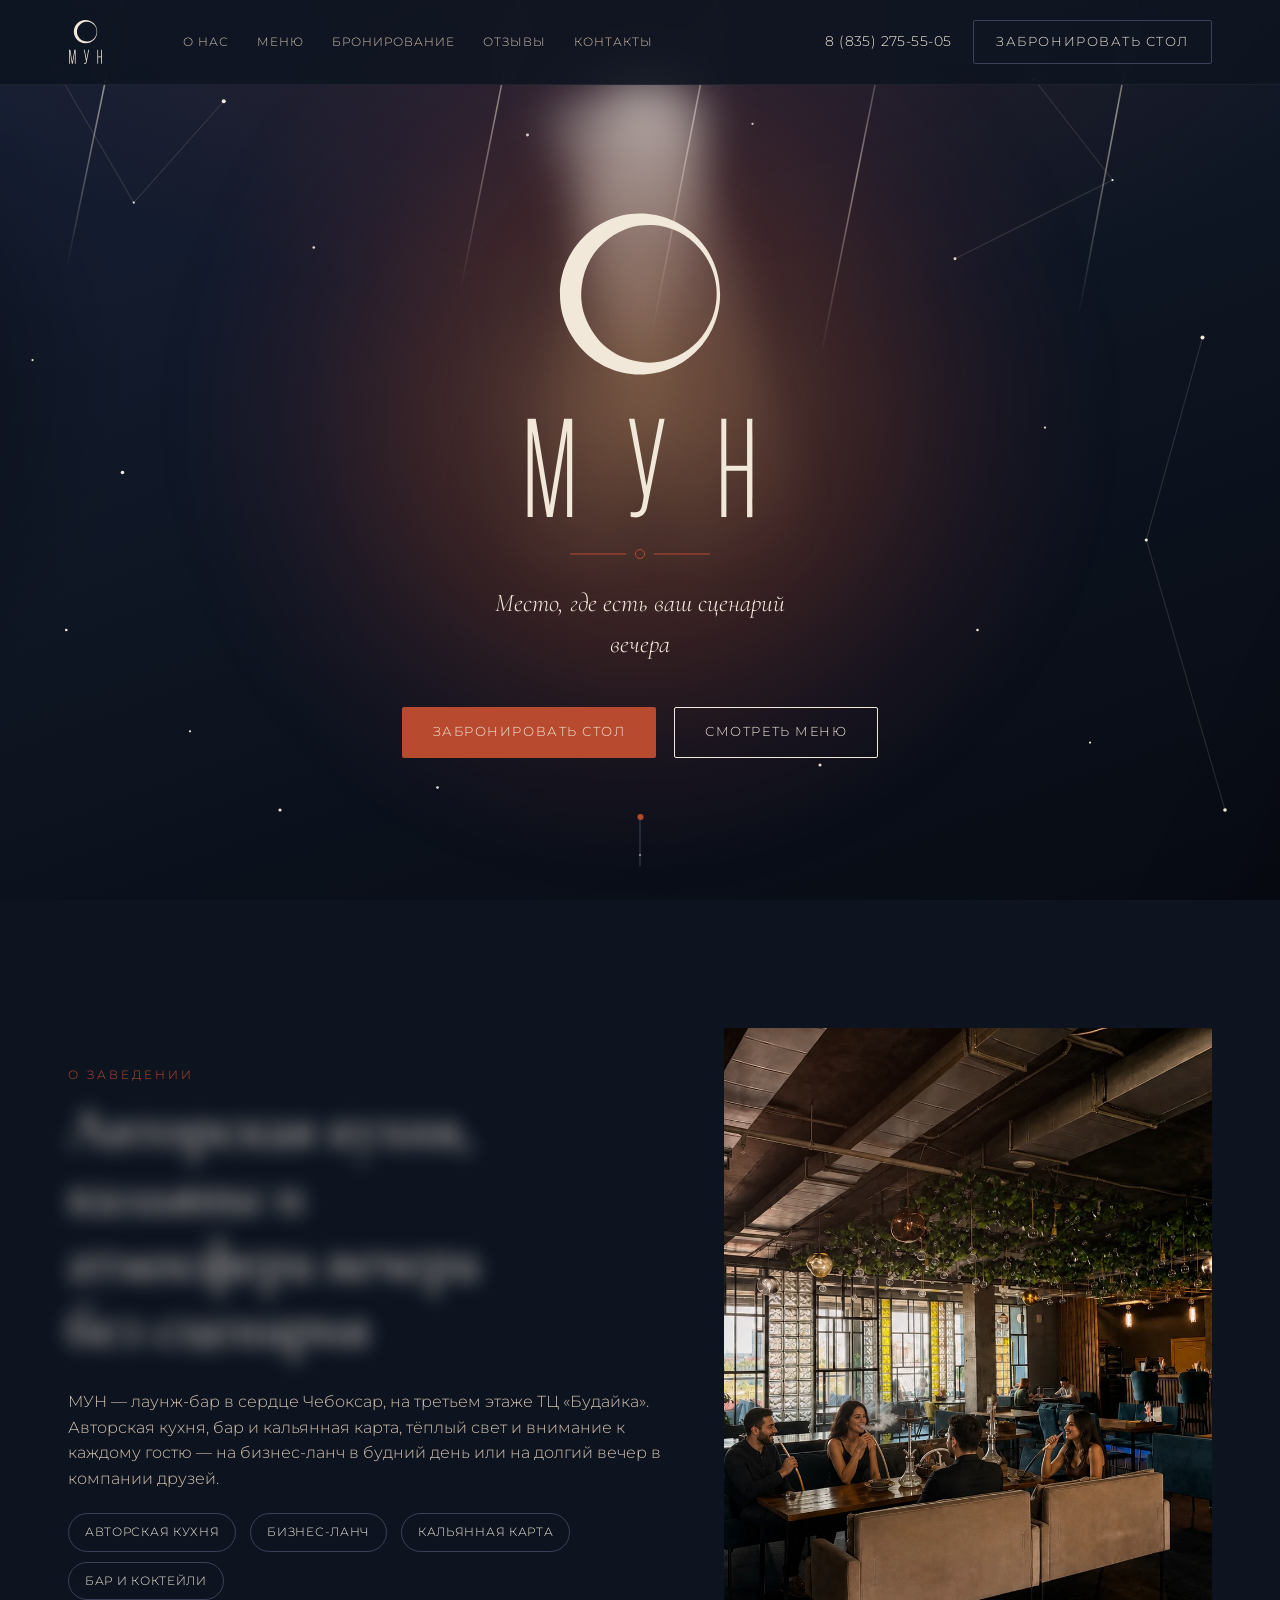
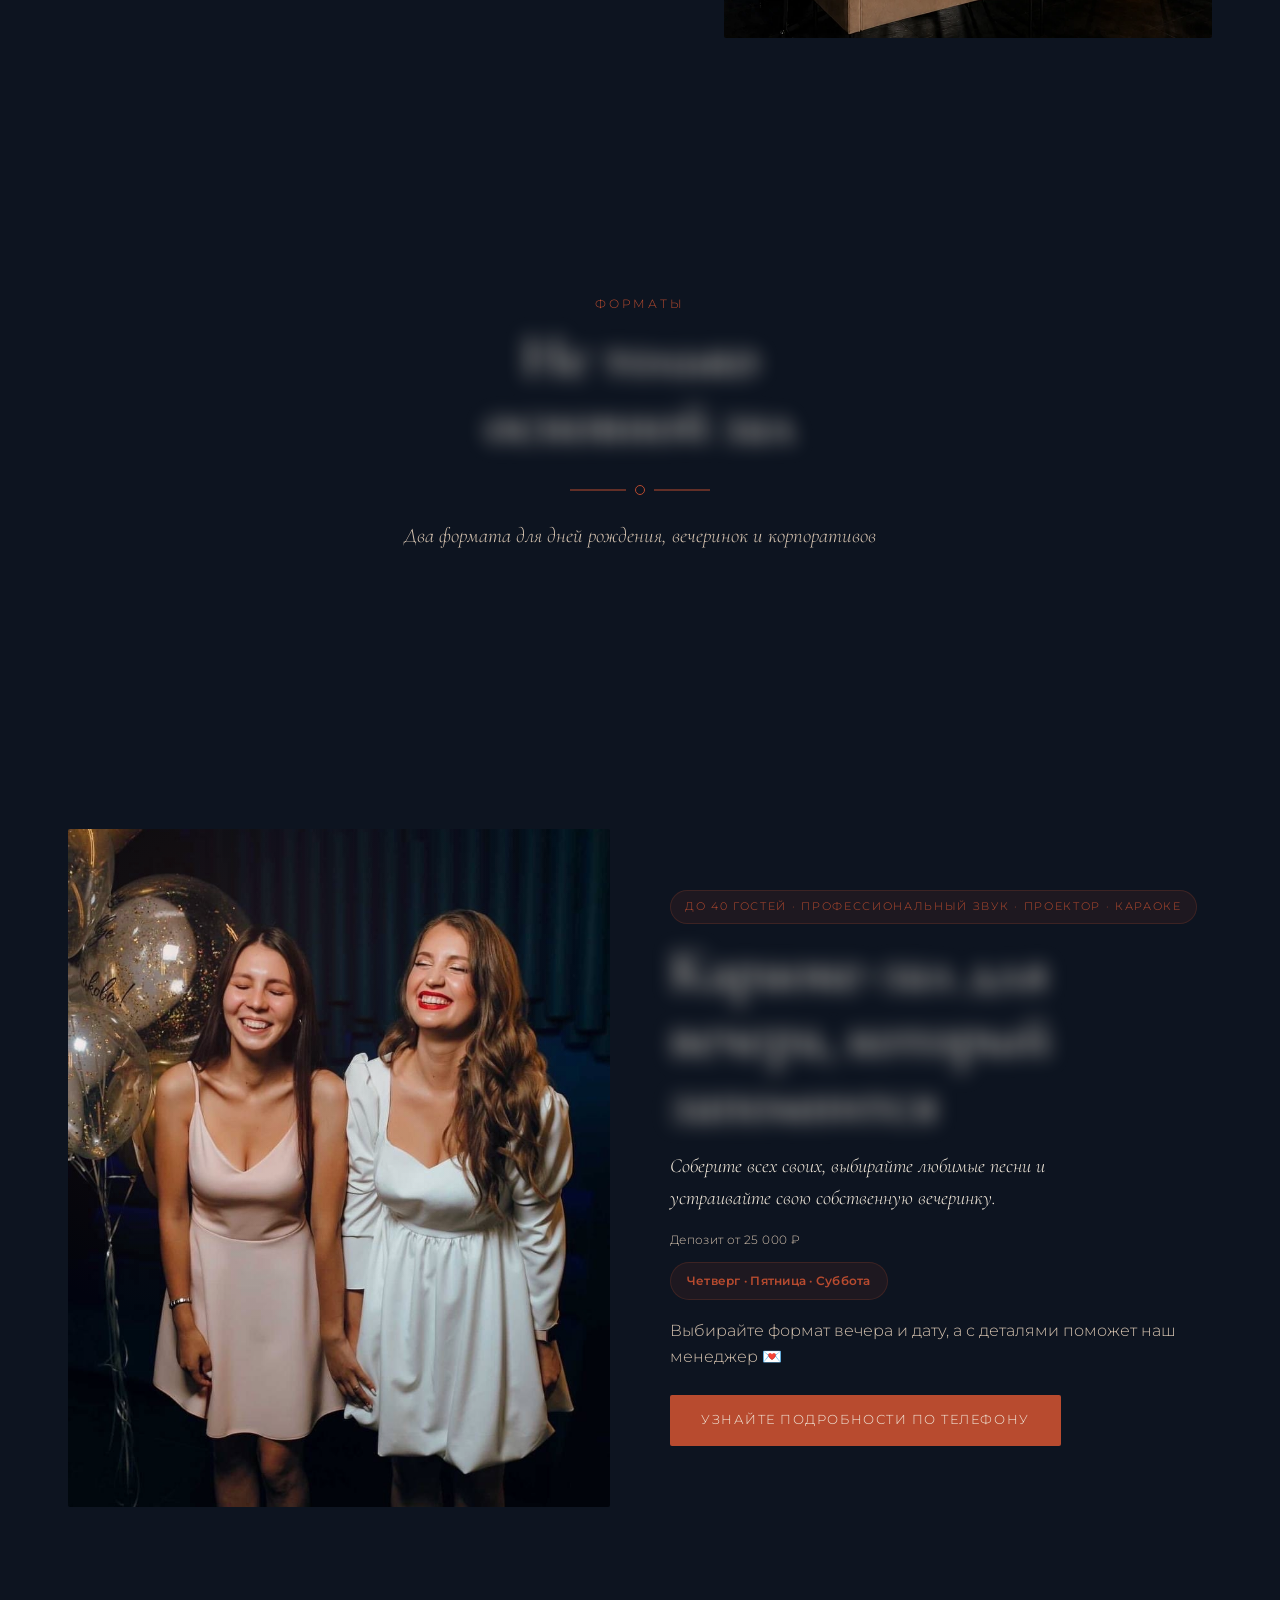
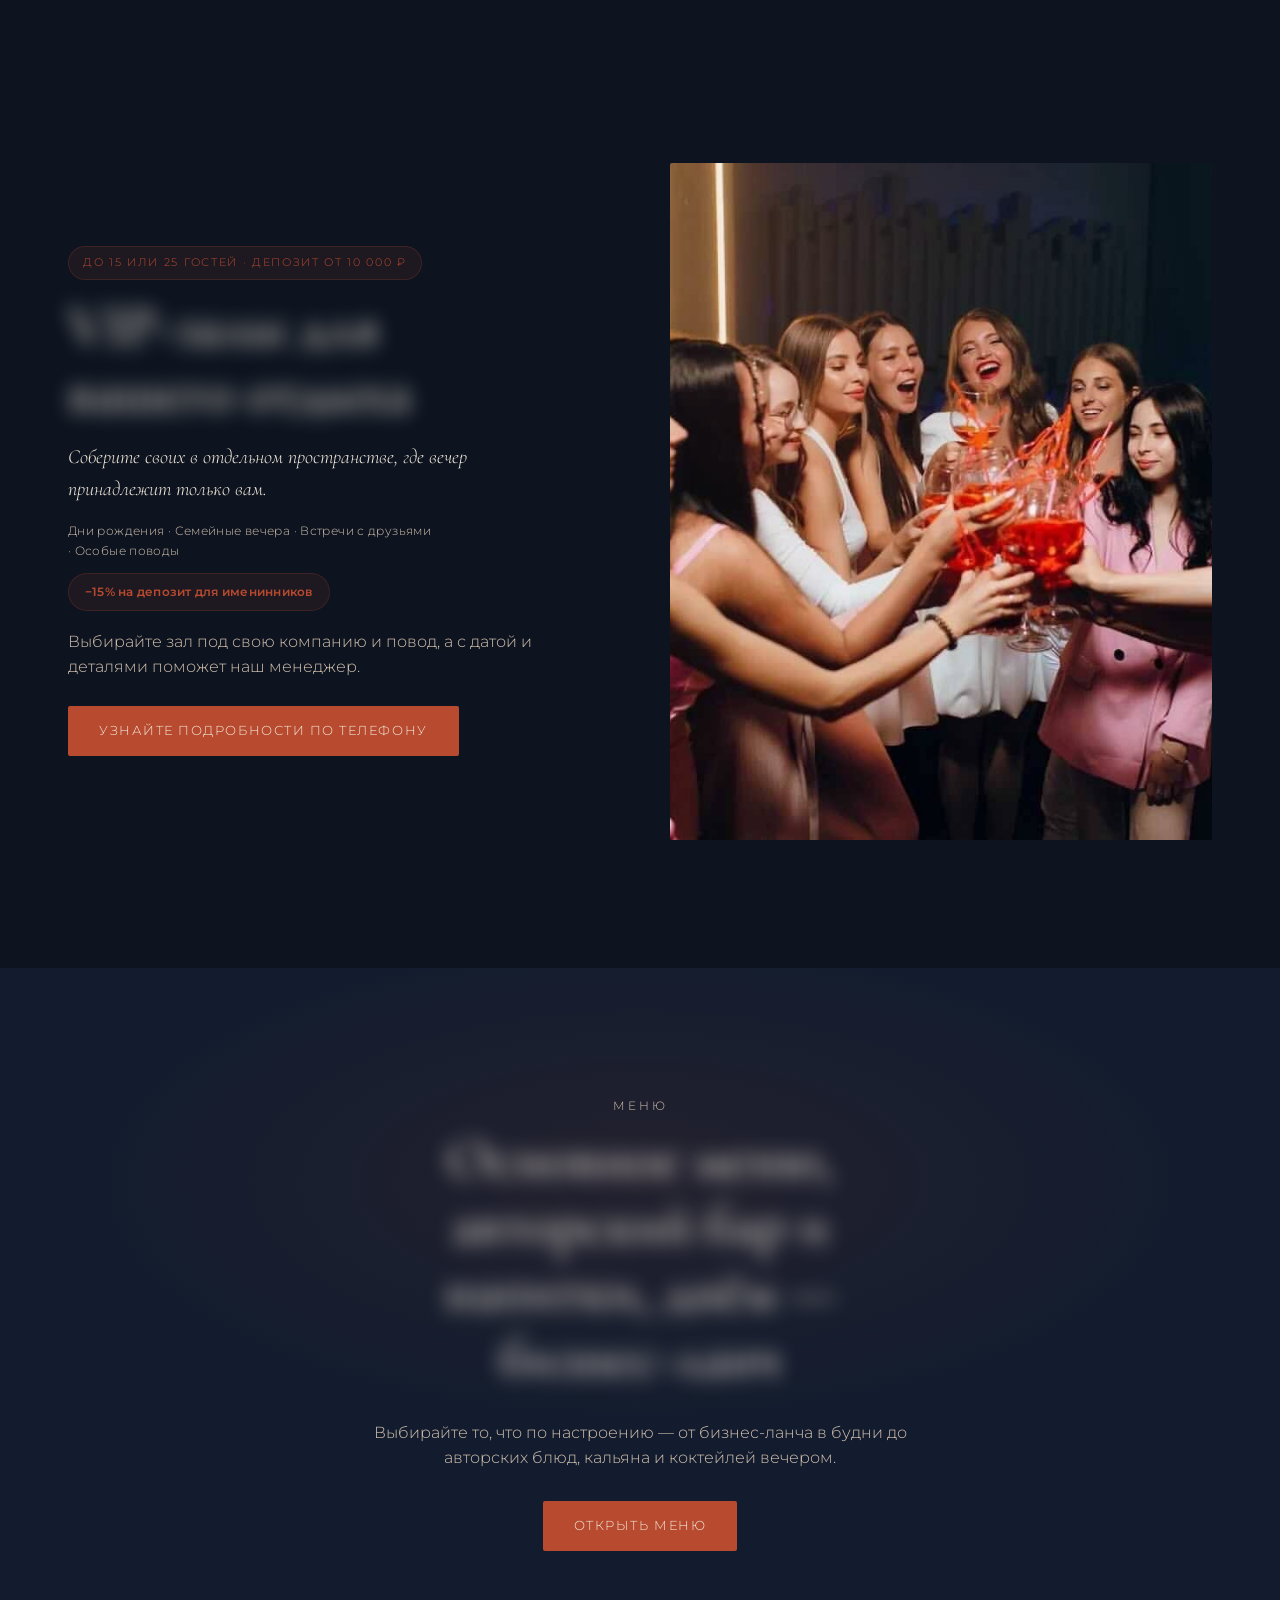
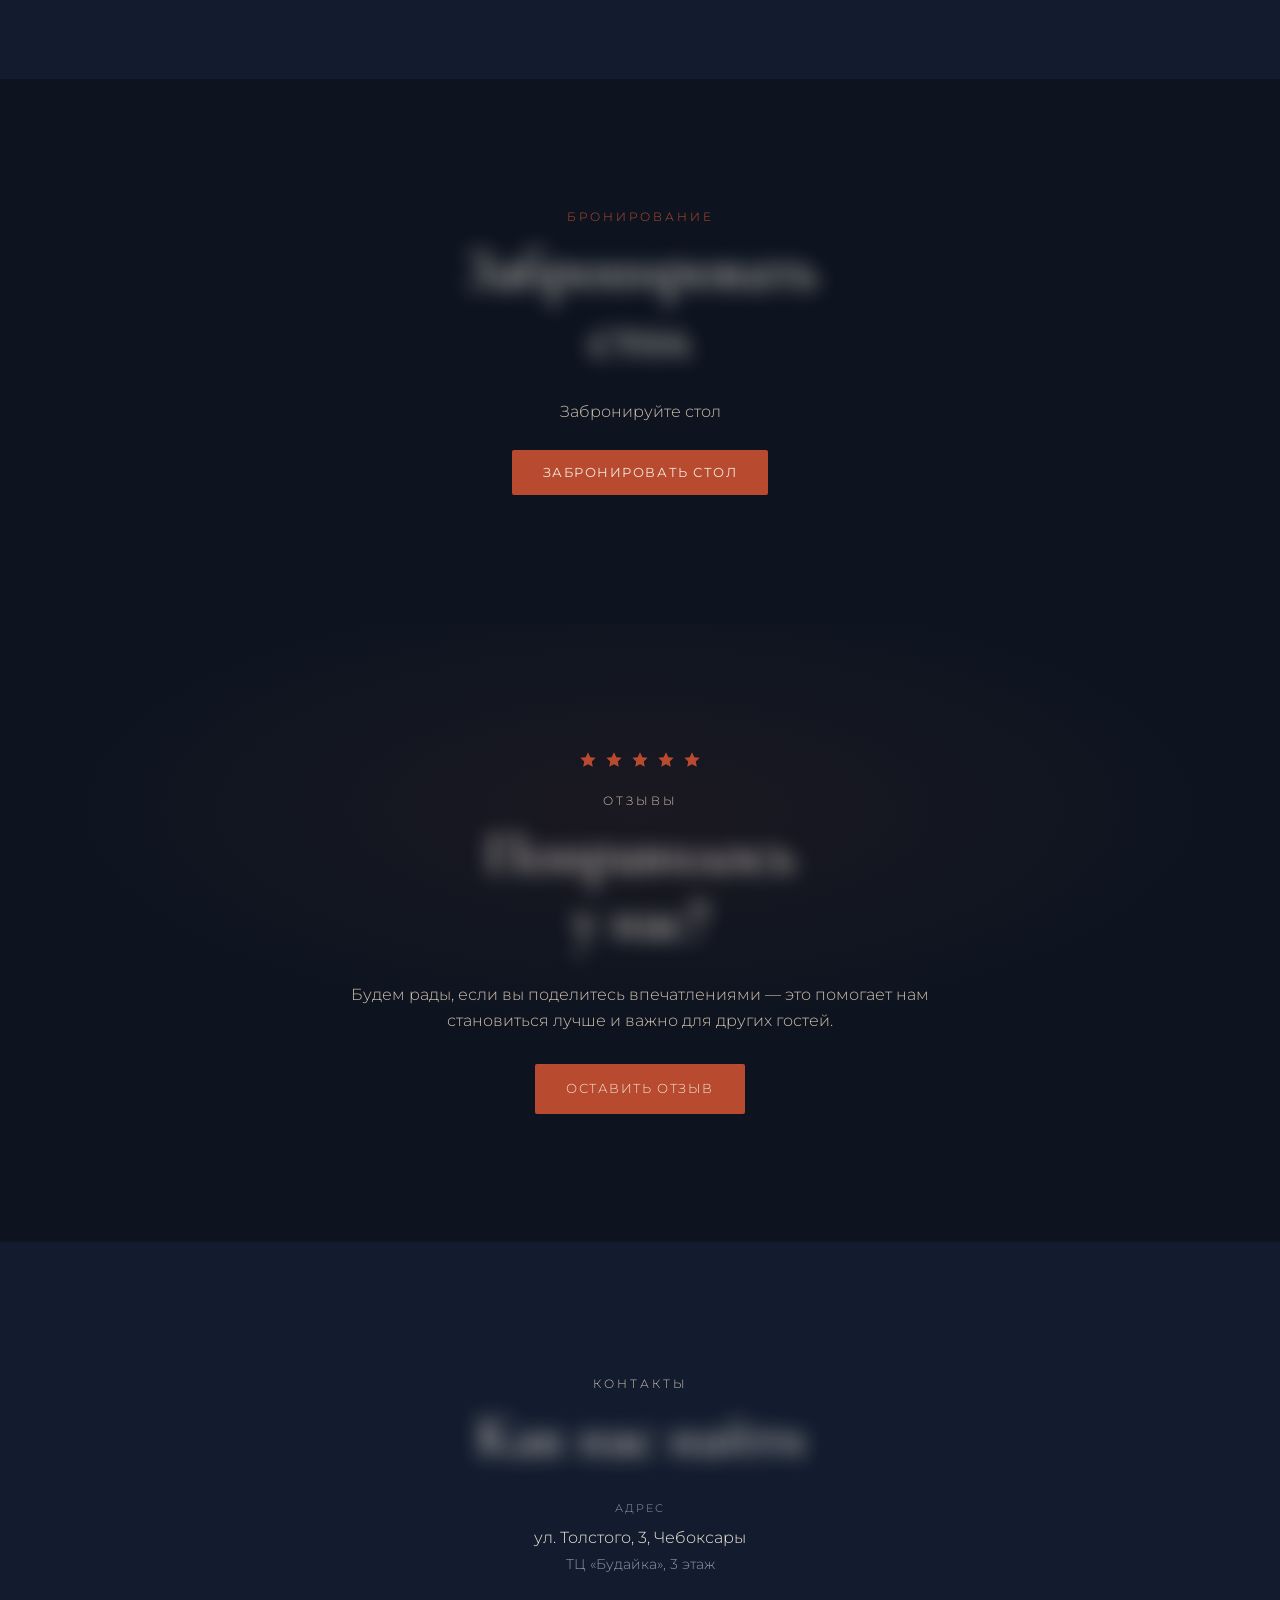
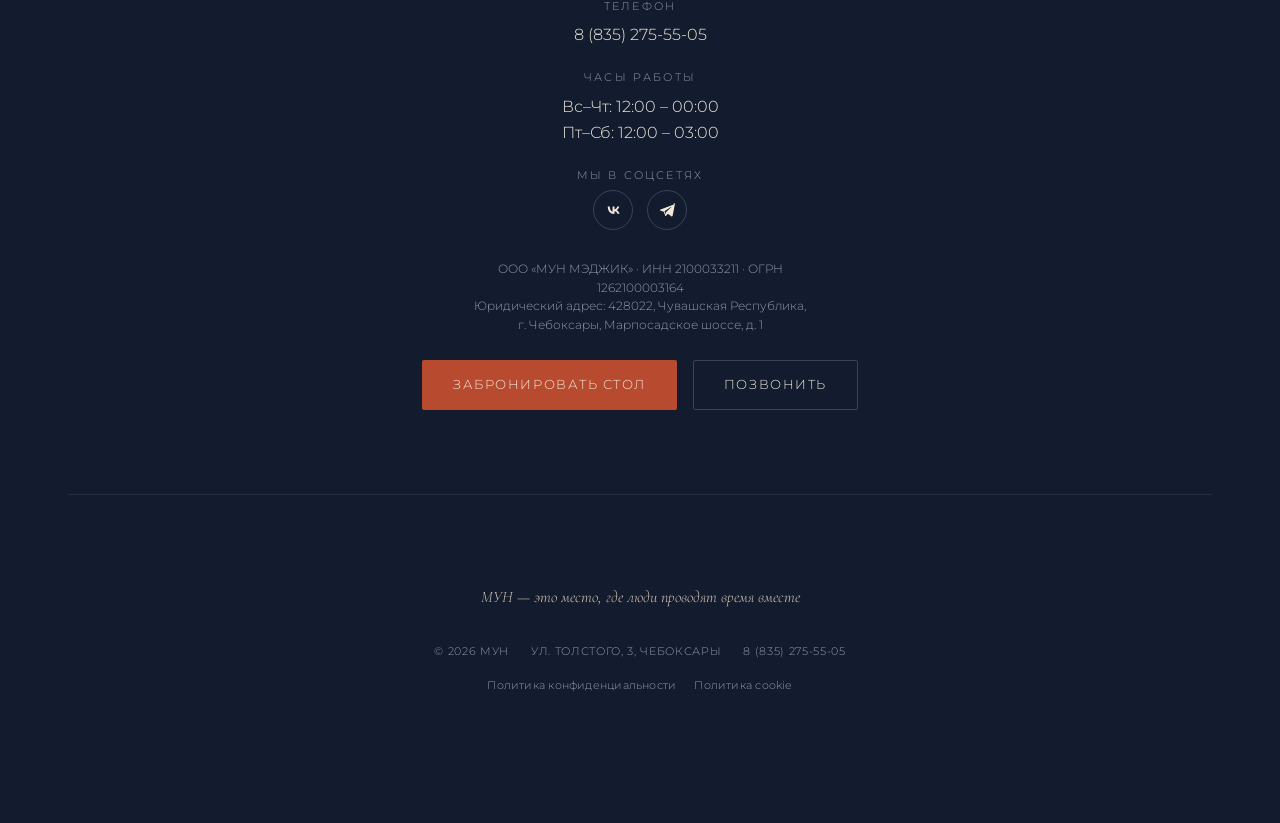
==== commit bb93cd3d: "Упростить текст в разделе «Бронирование» - убраны технические детали (про подтверждение и запасную п" ====
--- a/index.html
+++ b/index.html
@@ -17,7 +17,7 @@
 <link rel="preconnect" href="https://fonts.gstatic.com" crossorigin>
 <link href="https://fonts.googleapis.com/css2?family=Cormorant+Garamond:ital,wght@0,400;0,500;1,400&family=Montserrat:wght@300;400;500;600&display=swap" rel="stylesheet">
 
-<link rel="stylesheet" href="css/styles.css?v=12">
+<link rel="stylesheet" href="css/styles.css?v=13">
 </head>
 <body>
 
@@ -257,11 +257,7 @@
     <div class="wrap">
       <p class="section-label">Бронирование</p>
       <h2 class="slide-heading">Забронировать стол</h2>
-      <p class="booking-text" data-reveal>
-        Выберите дату, время и количество гостей — подтверждение придёт автоматически.
-        Если форма не загрузилась, воспользуйтесь
-        <a href="https://restoza.ru/book/moon-magic" target="_blank" rel="noopener">прямой ссылкой</a>.
-      </p>
+      <p class="booking-text" data-reveal>Забронируйте стол</p>
       <button class="btn btn-primary" data-open-booking data-reveal>Забронировать стол</button>
     </div>
   </section>
@@ -408,7 +404,7 @@
   </div>
 </div>
 
-<script src="js/stories-data.js?v=12"></script>
-<script src="js/main.js?v=12"></script>
+<script src="js/stories-data.js?v=13"></script>
+<script src="js/main.js?v=13"></script>
 </body>
 </html>
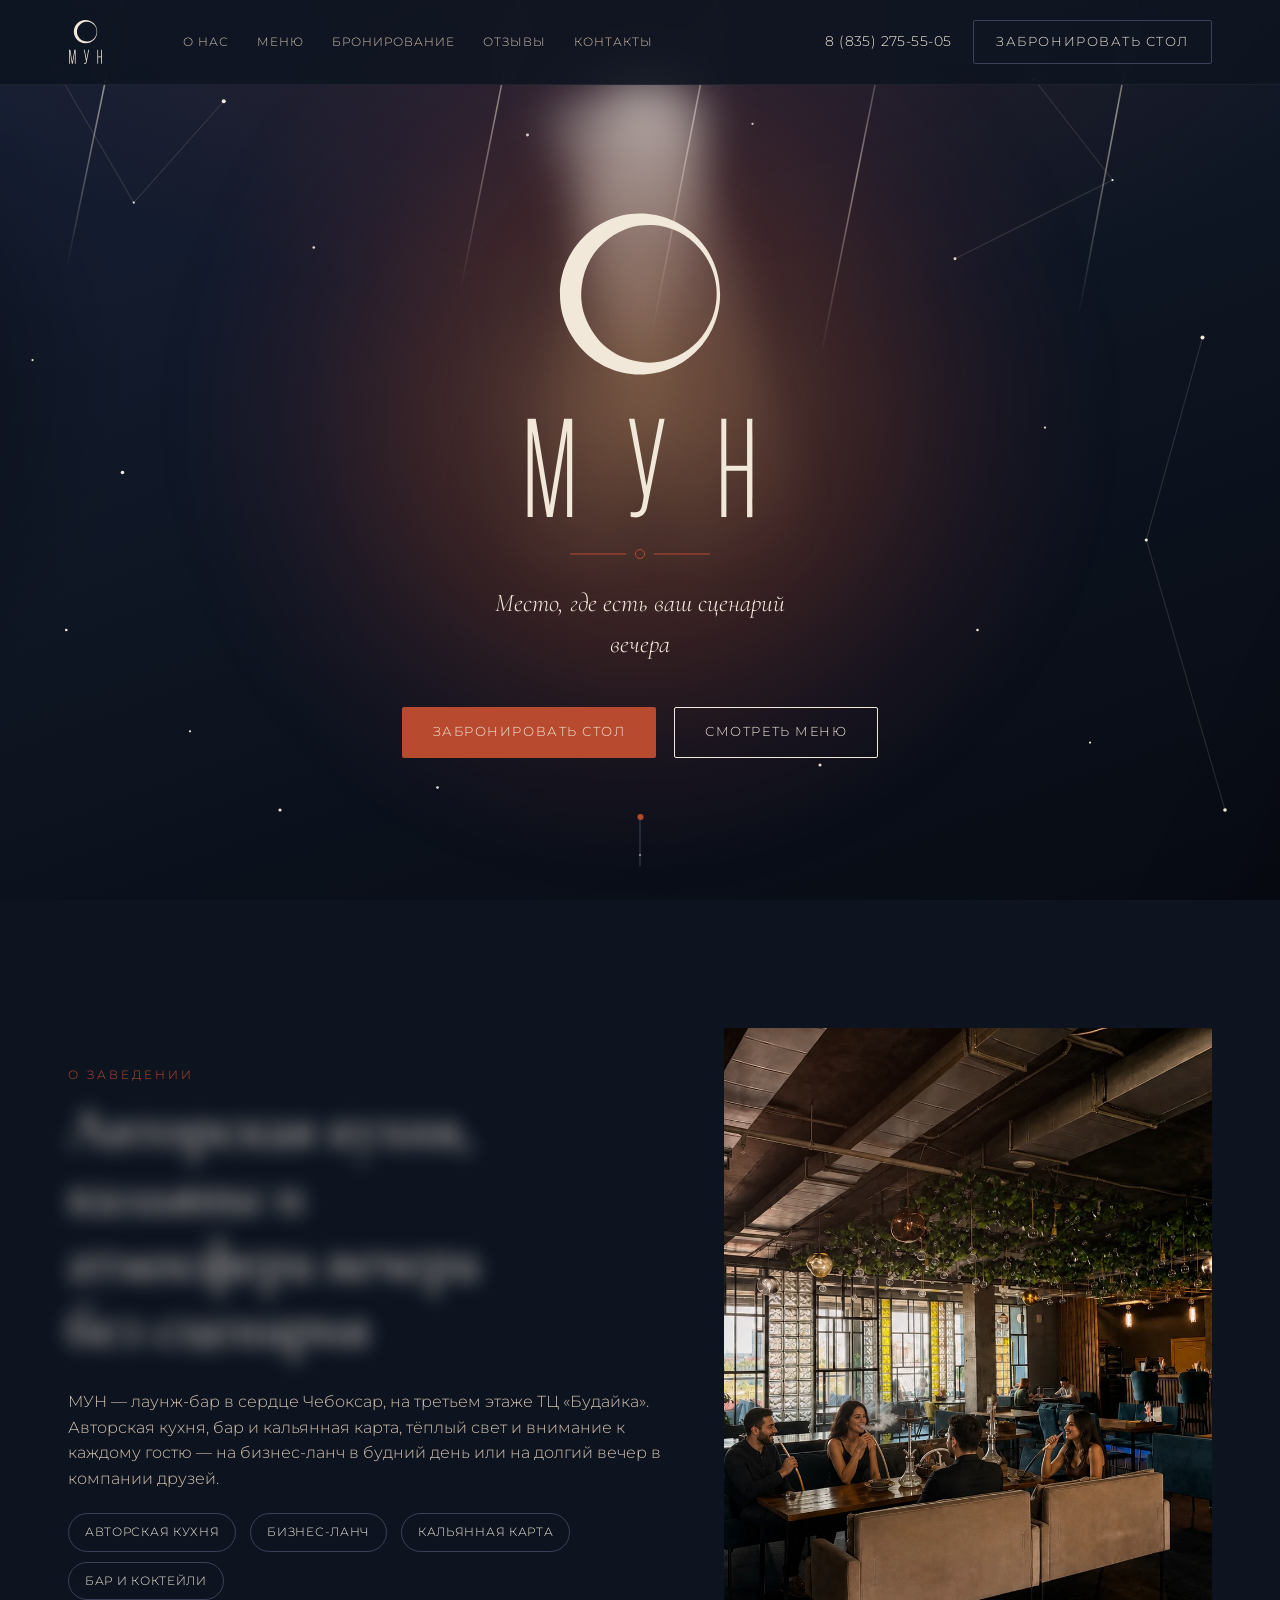
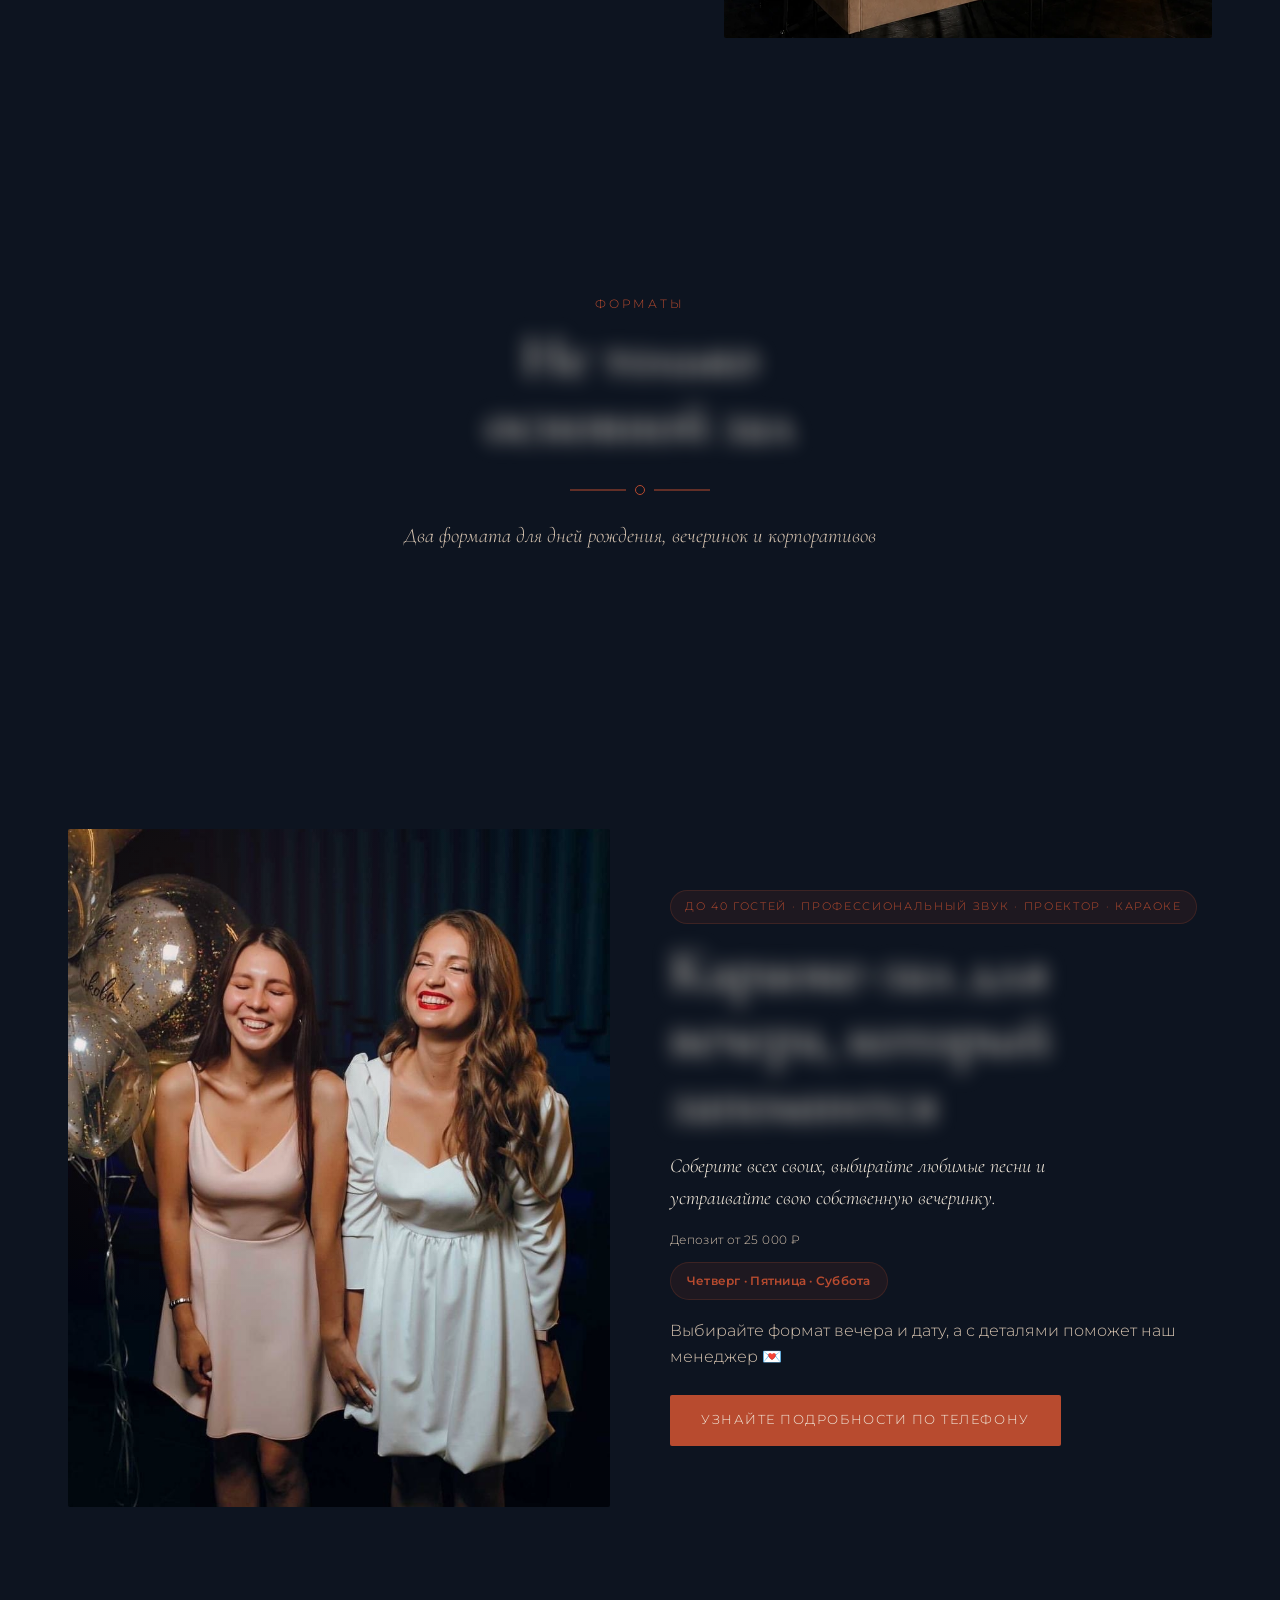
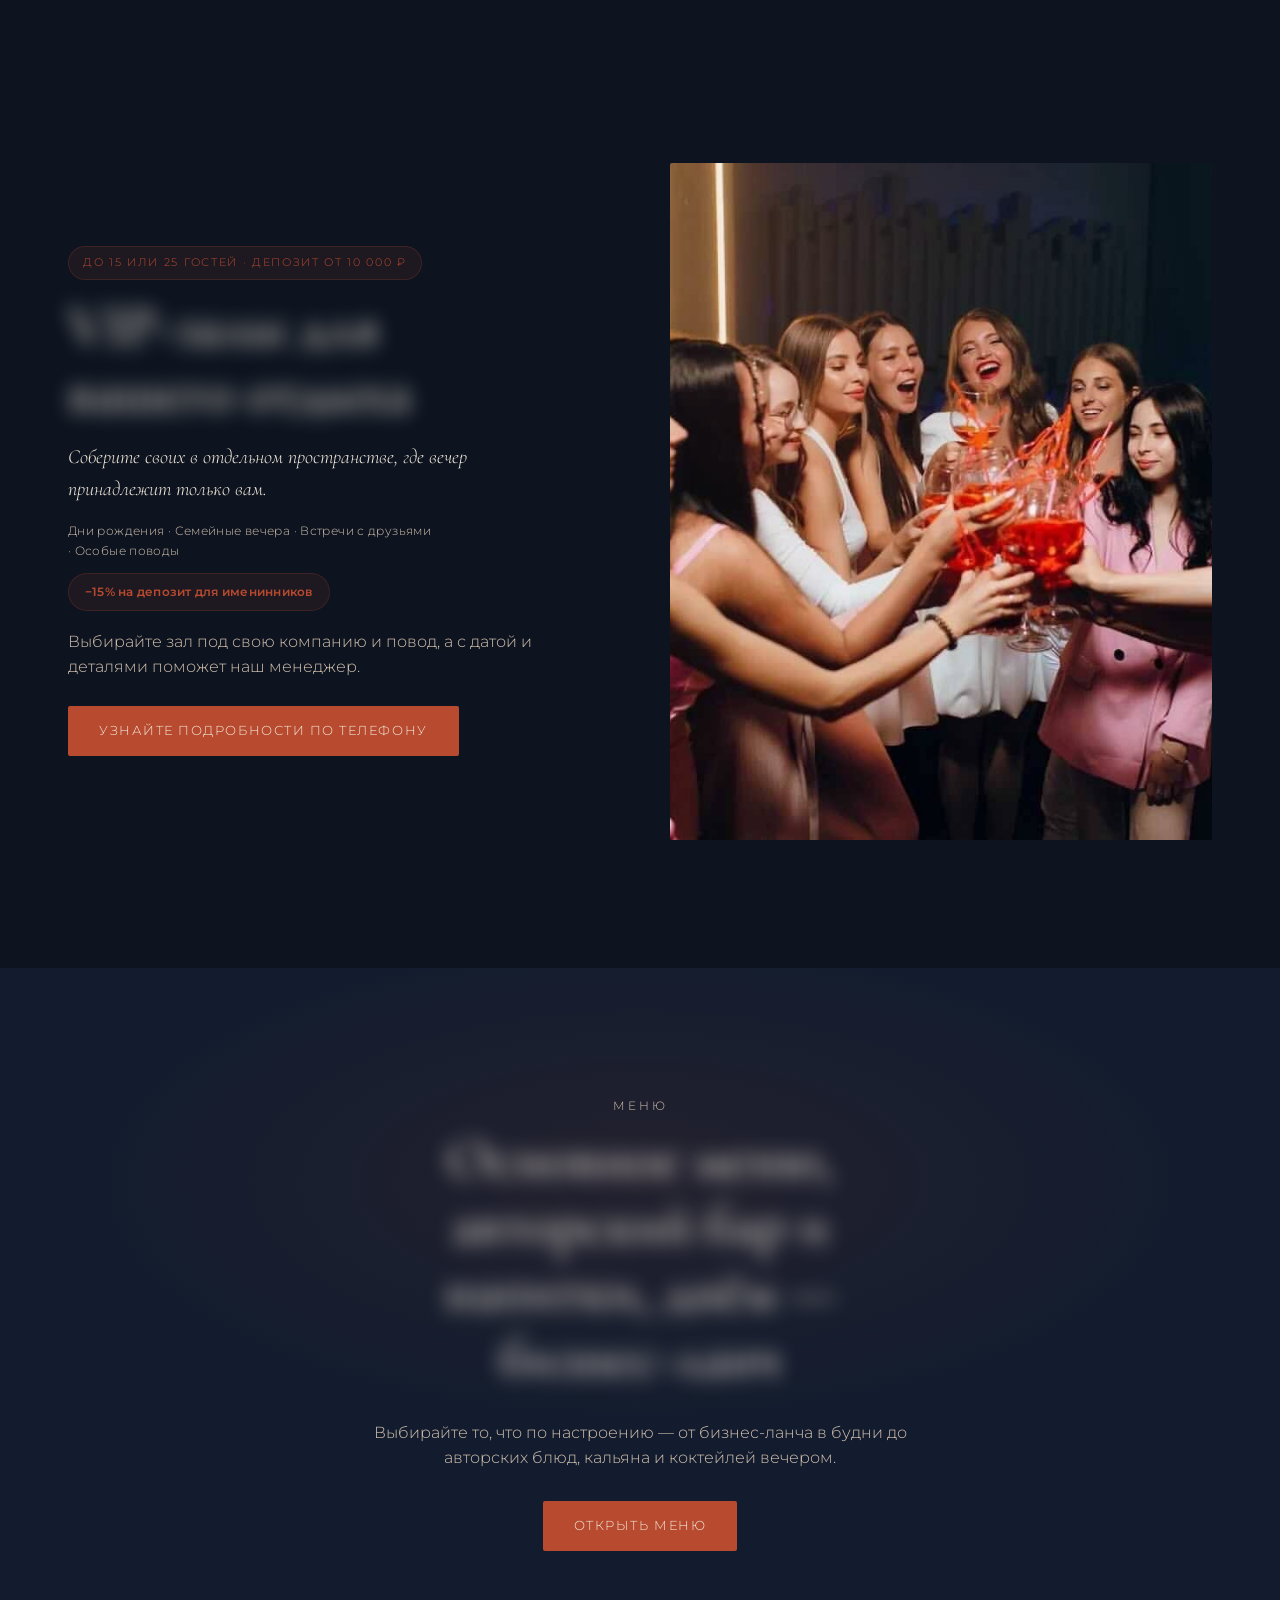
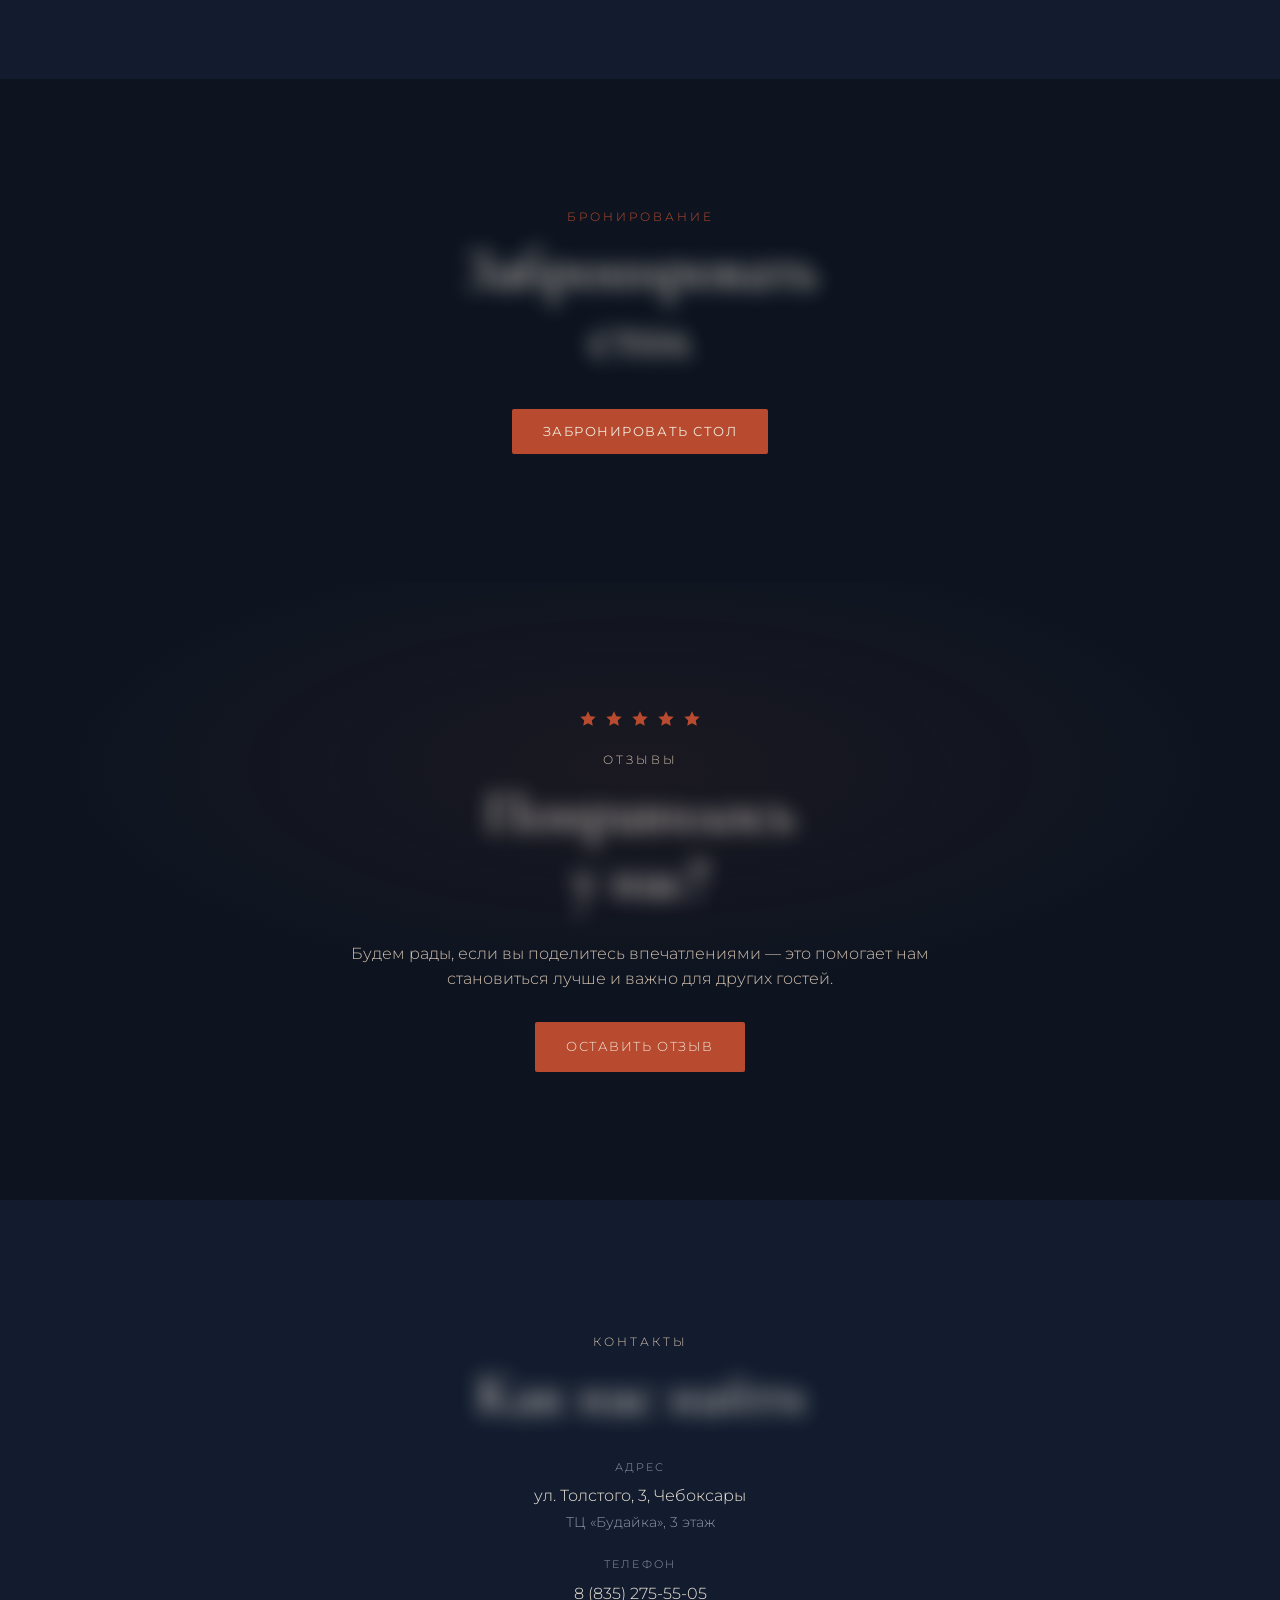
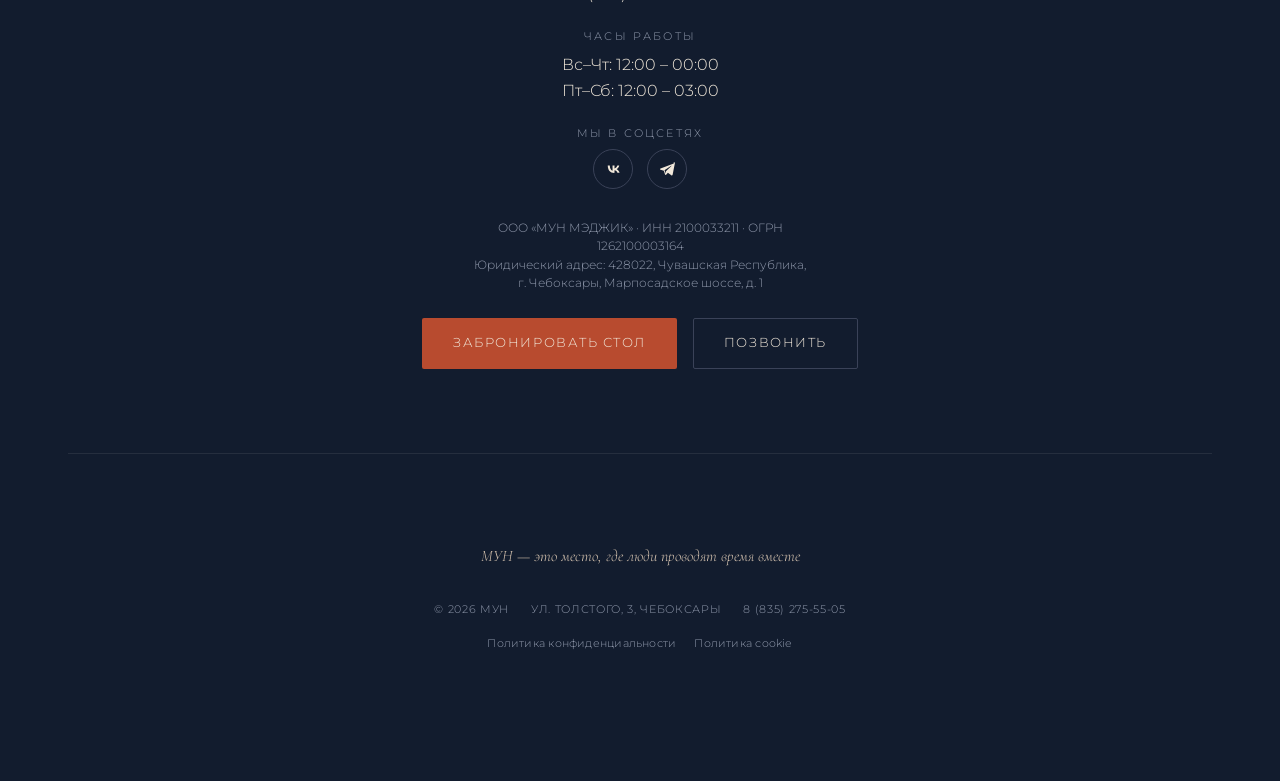
==== commit 7289cbb5: "Убрать дублирующий текст «Забронируйте стол» в разделе бронирования - под заголовком "Забронировать " ====
--- a/index.html
+++ b/index.html
@@ -17,7 +17,7 @@
 <link rel="preconnect" href="https://fonts.gstatic.com" crossorigin>
 <link href="https://fonts.googleapis.com/css2?family=Cormorant+Garamond:ital,wght@0,400;0,500;1,400&family=Montserrat:wght@300;400;500;600&display=swap" rel="stylesheet">
 
-<link rel="stylesheet" href="css/styles.css?v=13">
+<link rel="stylesheet" href="css/styles.css?v=14">
 </head>
 <body>
 
@@ -257,7 +257,6 @@
     <div class="wrap">
       <p class="section-label">Бронирование</p>
       <h2 class="slide-heading">Забронировать стол</h2>
-      <p class="booking-text" data-reveal>Забронируйте стол</p>
       <button class="btn btn-primary" data-open-booking data-reveal>Забронировать стол</button>
     </div>
   </section>
@@ -404,7 +403,7 @@
   </div>
 </div>
 
-<script src="js/stories-data.js?v=13"></script>
-<script src="js/main.js?v=13"></script>
+<script src="js/stories-data.js?v=14"></script>
+<script src="js/main.js?v=14"></script>
 </body>
 </html>
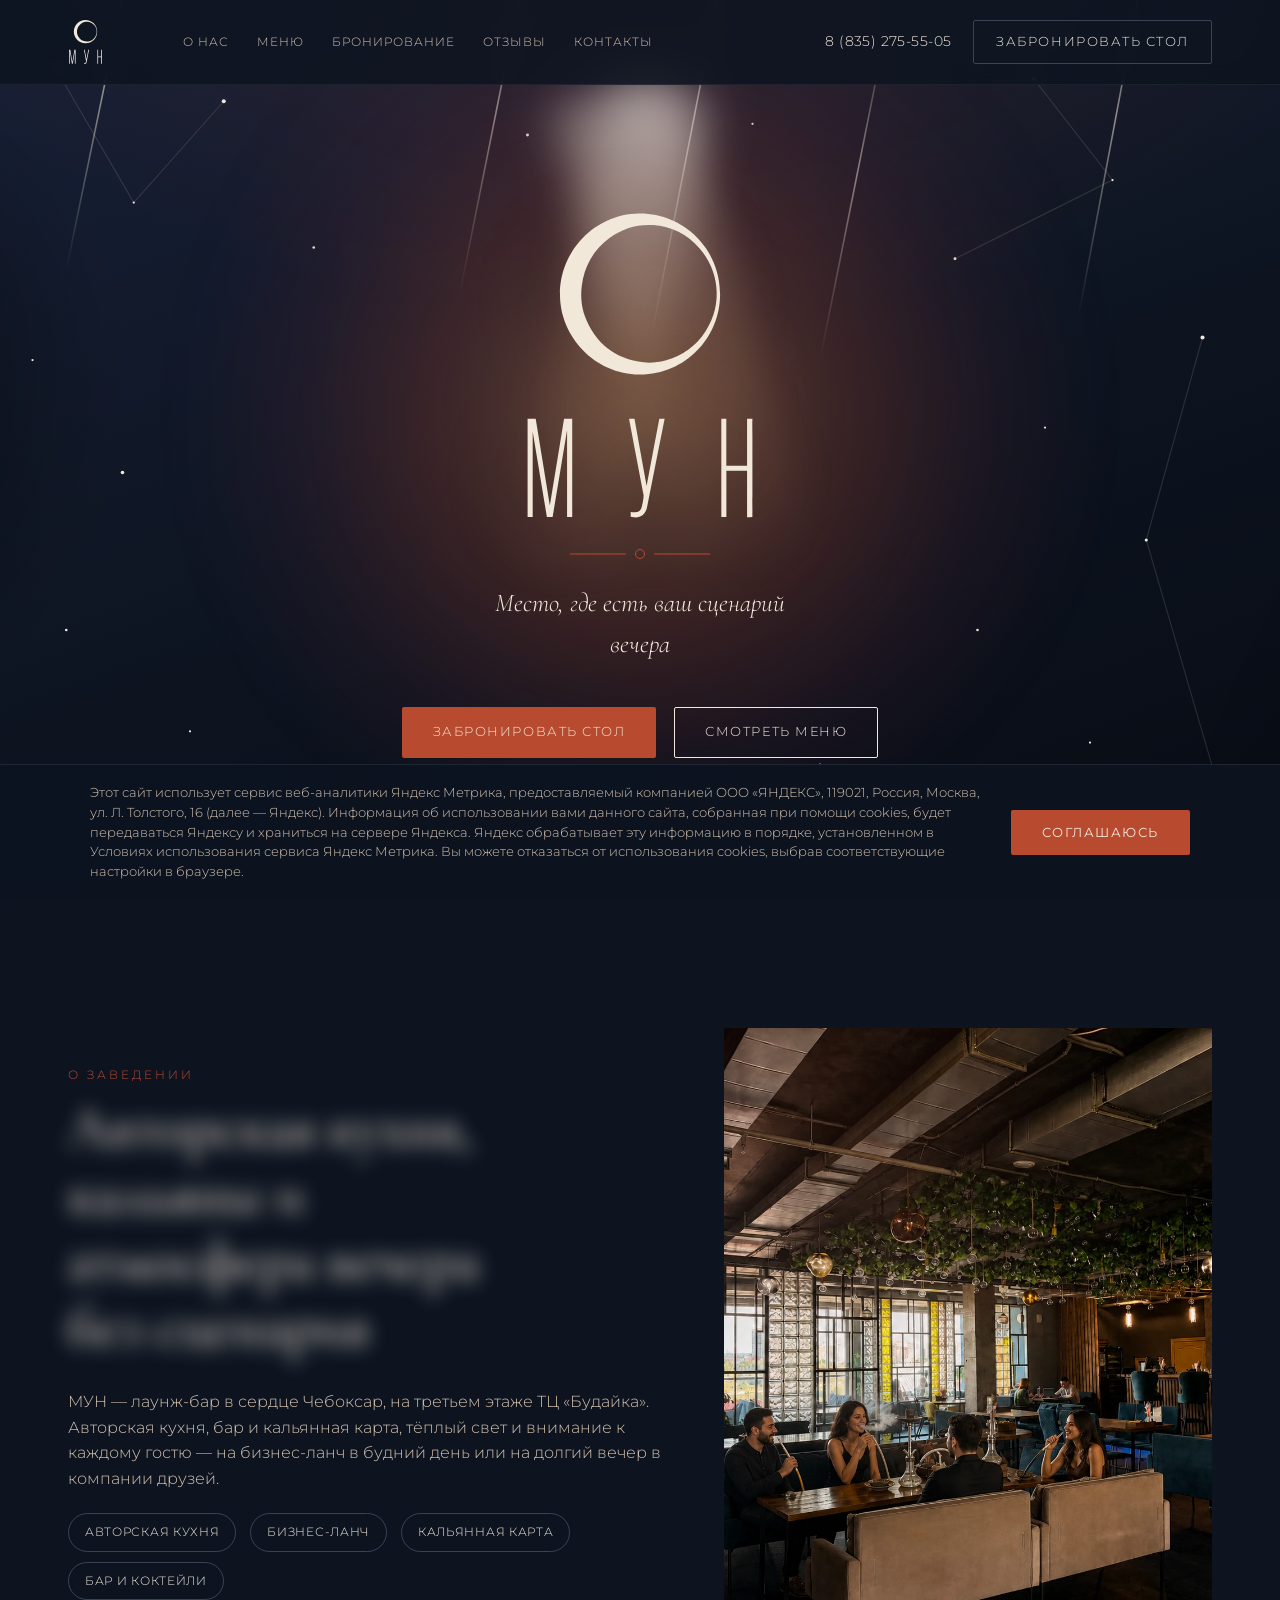
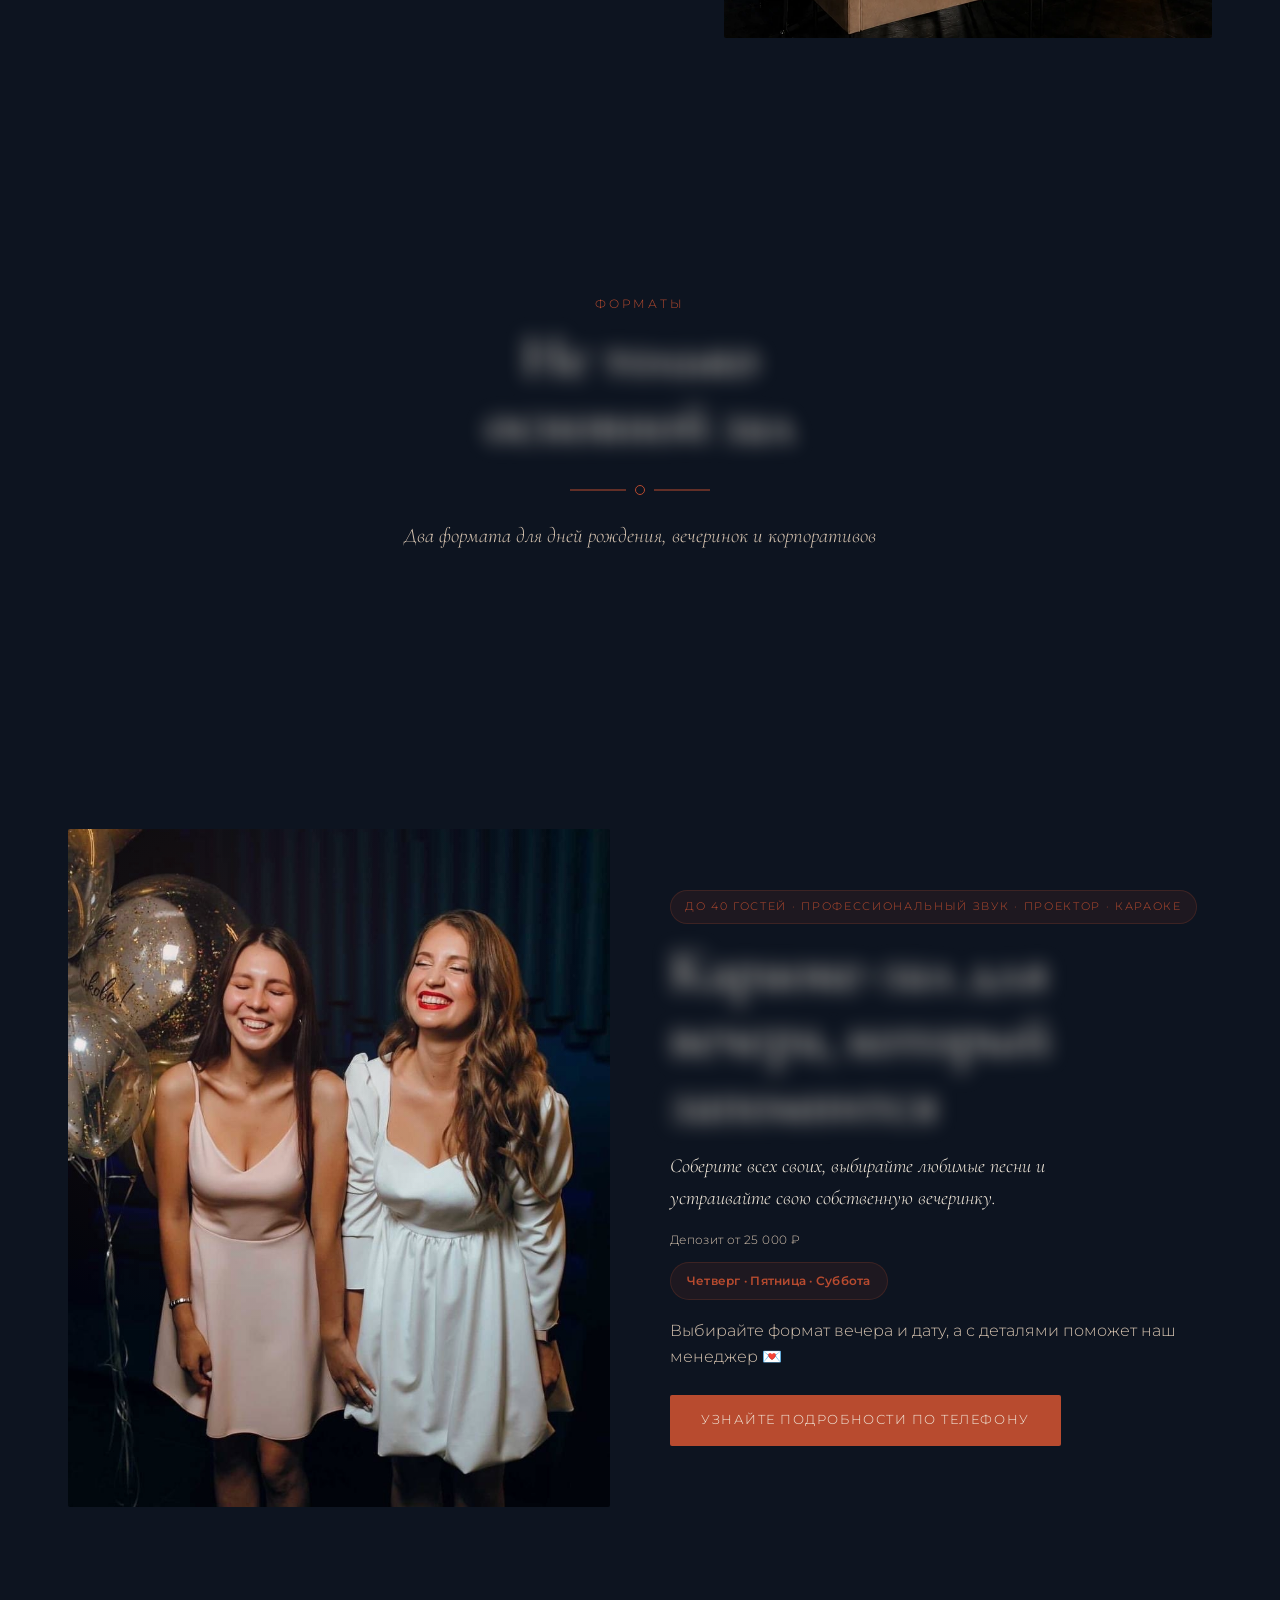
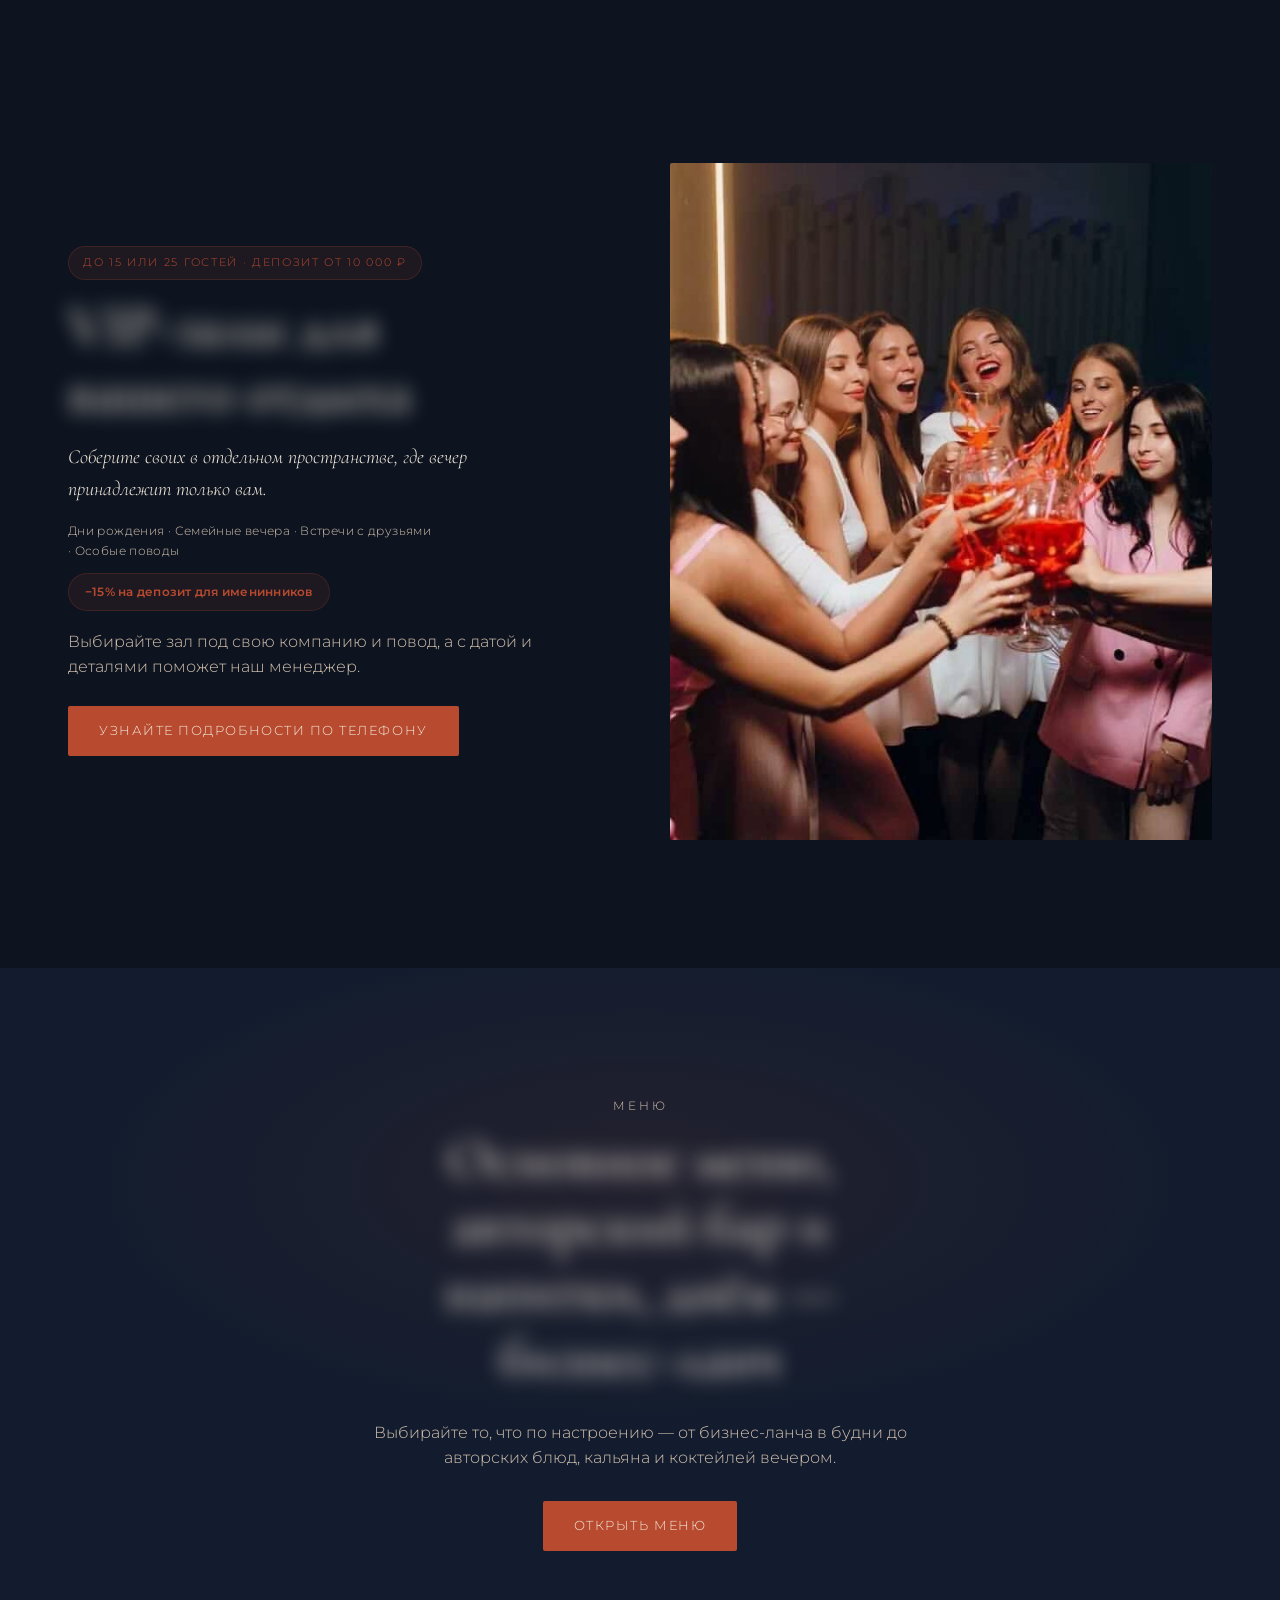
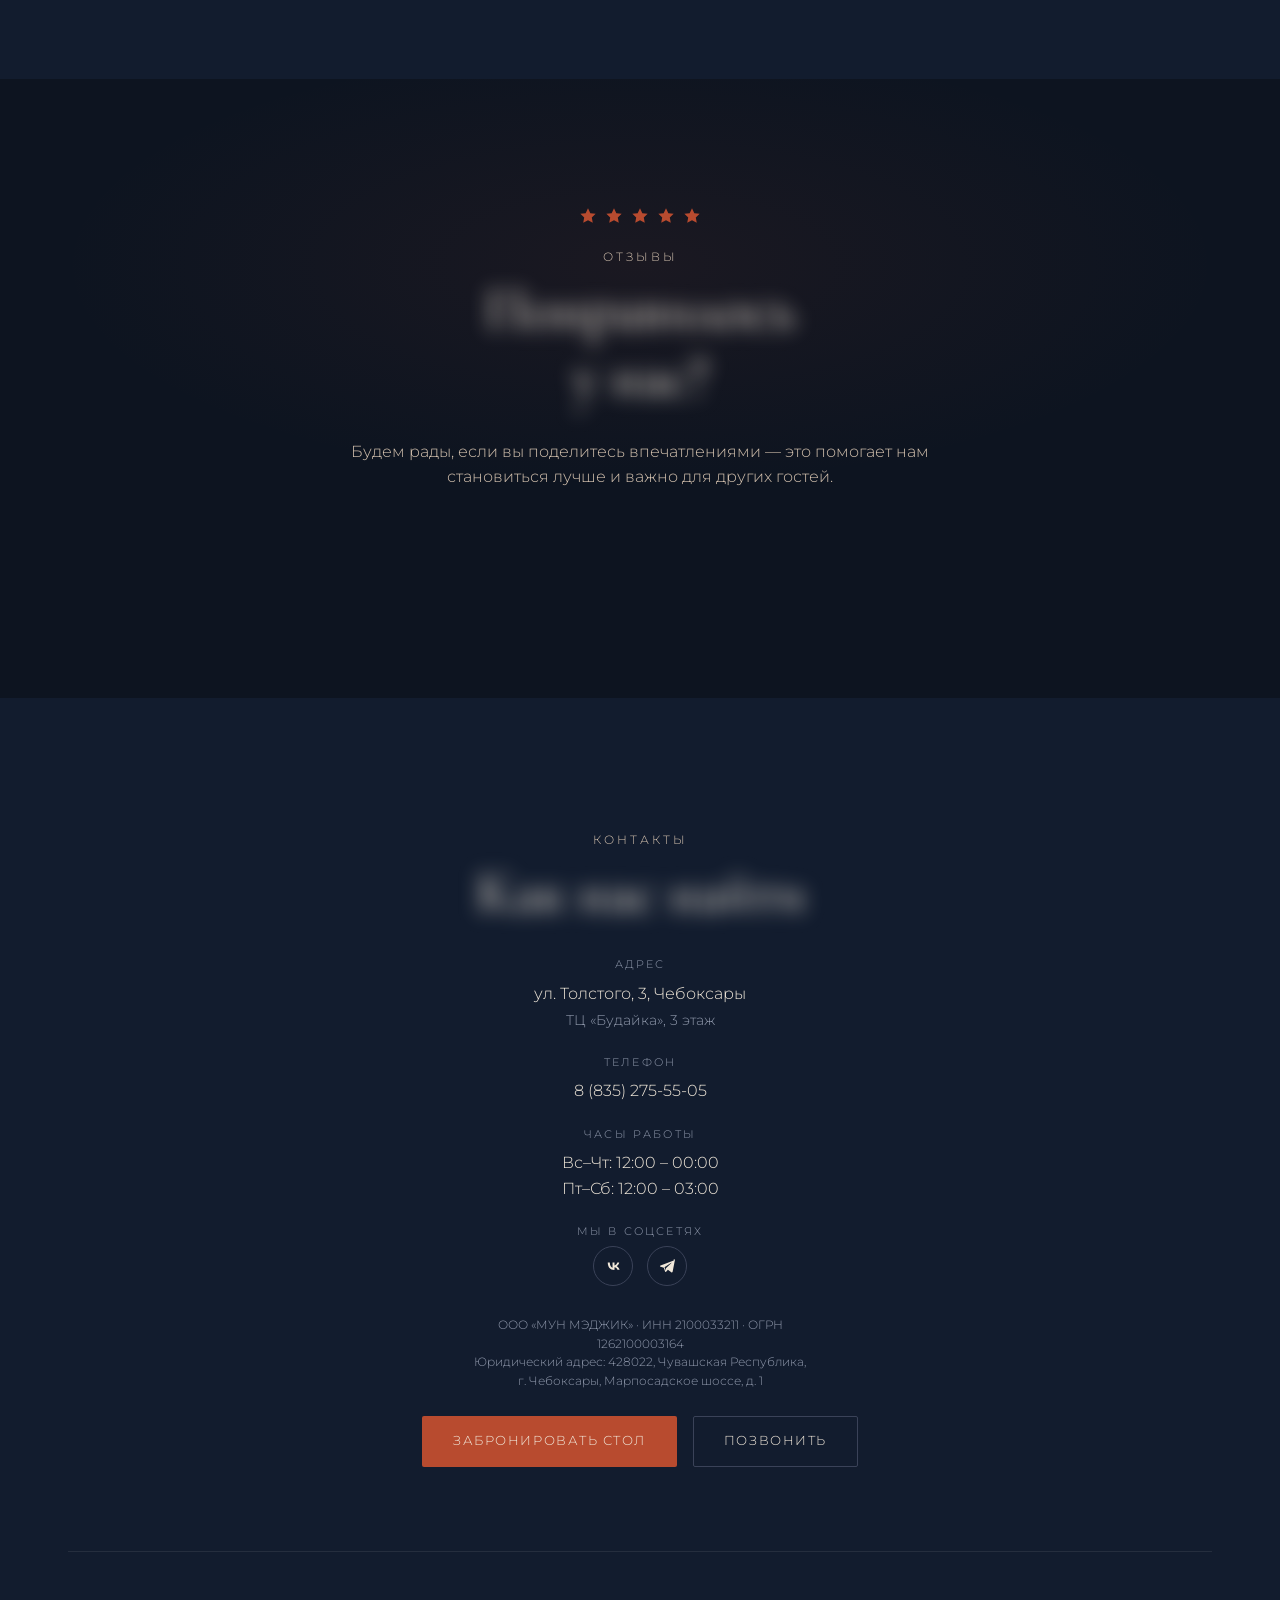
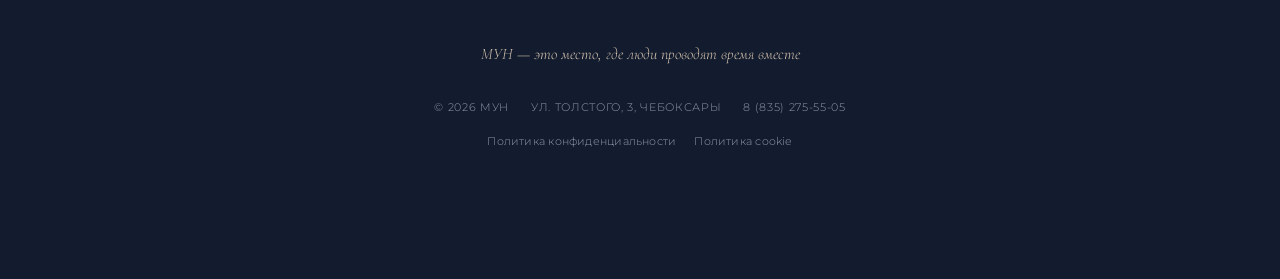
==== commit d7d108e5: "Убрать секцию бронирования перед отзывами, добавить cookie-уведомление и счётчик Яндекс.Метрики - уд" ====
--- a/index.html
+++ b/index.html
@@ -17,9 +17,22 @@
 <link rel="preconnect" href="https://fonts.gstatic.com" crossorigin>
 <link href="https://fonts.googleapis.com/css2?family=Cormorant+Garamond:ital,wght@0,400;0,500;1,400&family=Montserrat:wght@300;400;500;600&display=swap" rel="stylesheet">
 
-<link rel="stylesheet" href="css/styles.css?v=14">
+<link rel="stylesheet" href="css/styles.css?v=16">
 </head>
 <body>
+<!-- Yandex.Metrika counter -->
+<script type="text/javascript">
+    (function(m,e,t,r,i,k,a){
+        m[i]=m[i]||function(){(m[i].a=m[i].a||[]).push(arguments)};
+        m[i].l=1*new Date();
+        for (var j = 0; j < document.scripts.length; j++) {if (document.scripts[j].src === r) { return; }}
+        k=e.createElement(t),a=e.getElementsByTagName(t)[0],k.async=1,k.src=r,a.parentNode.insertBefore(k,a)
+    })(window, document,'script','https://mc.yandex.ru/metrika/tag.js?id=112568582', 'ym');
+
+    ym(112568582, 'init', {ssr:true, webvisor:true, clickmap:true, ecommerce:"dataLayer", referrer: document.referrer, url: location.href, accurateTrackBounce:true, trackLinks:true});
+</script>
+<noscript><div><img src="https://mc.yandex.ru/watch/112568582" style="position:absolute; left:-9999px;" alt="" /></div></noscript>
+<!-- /Yandex.Metrika counter -->
 
 <div class="noise" aria-hidden="true"></div>
 
@@ -252,15 +265,6 @@
   </section>
   -->
 
-  <!-- BOOKING -->
-  <section class="booking slide" id="booking">
-    <div class="wrap">
-      <p class="section-label">Бронирование</p>
-      <h2 class="slide-heading">Забронировать стол</h2>
-      <button class="btn btn-primary" data-open-booking data-reveal>Забронировать стол</button>
-    </div>
-  </section>
-
   <!-- REVIEWS -->
   <section class="menu-cta reviews slide" id="reviews">
     <div class="wrap menu-cta-inner">
@@ -403,7 +407,22 @@
   </div>
 </div>
 
-<script src="js/stories-data.js?v=14"></script>
-<script src="js/main.js?v=14"></script>
+<div class="cookie-banner" id="cookie-banner">
+  <div class="cookie-banner-inner">
+    <p class="cookie-banner-text">
+      Этот сайт использует сервис веб-аналитики Яндекс Метрика, предоставляемый компанией
+      ООО «ЯНДЕКС», 119021, Россия, Москва, ул. Л. Толстого, 16 (далее — Яндекс). Информация
+      об использовании вами данного сайта, собранная при помощи cookies, будет передаваться
+      Яндексу и храниться на сервере Яндекса. Яндекс обрабатывает эту информацию в порядке,
+      установленном в Условиях использования сервиса Яндекс Метрика. Вы можете отказаться от
+      использования cookies, выбрав соответствующие настройки в браузере.
+    </p>
+    <button type="button" class="btn btn-primary" id="cookie-banner-accept">Соглашаюсь</button>
+  </div>
+</div>
+
+<script src="js/stories-data.js?v=16"></script>
+<script src="js/main.js?v=16"></script>
+<script src="js/cookie-consent.js?v=16"></script>
 </body>
 </html>
--- a/css/styles.css
+++ b/css/styles.css
@@ -689,12 +689,6 @@
 .gallery-grid .g1{ grid-column: span 2; grid-row: span 2; aspect-ratio: auto; }
 .gallery-grid .g4{ grid-column: span 2; grid-row: span 2; aspect-ratio: auto; }
 
-/* Booking */
-.booking .wrap{ max-width: 680px; text-align:center; }
-.booking .slide-heading{ margin-left:auto; margin-right:auto; }
-.booking .wrap > p{ max-width: 56ch; margin-left:auto; margin-right:auto; }
-.booking .wrap > .btn{ margin-top: 10px; }
-
 /* Contacts + footer */
 .contacts{ background: var(--c-panel); }
 .contacts .wrap{ padding-top: 4px; }
@@ -791,6 +785,34 @@
 .legal-page a{ color: var(--c-ember); text-decoration: underline; text-underline-offset: 3px; }
 .legal-page a:hover{ color: var(--c-milk); }
 .legal-page strong{ color: var(--c-milk); font-weight: 500; }
+
+/* ==========================================================================
+   Cookie notice — informational bar about Яндекс.Метрика; dismissed once
+   and remembered in localStorage (see js/cookie-consent.js)
+   ========================================================================== */
+.cookie-banner{
+  display:none;
+  position: fixed; left:0; right:0; bottom:0; z-index: 90;
+  background: rgba(13,20,32,.97);
+  backdrop-filter: blur(10px);
+  border-top: 1px solid rgba(255,255,255,.08);
+  padding: 18px clamp(16px,4vw,24px);
+  padding-bottom: max(18px, env(safe-area-inset-bottom));
+}
+.cookie-banner.is-visible{ display:block; }
+.cookie-banner-inner{
+  max-width: 1100px; margin:0 auto;
+  display:flex; align-items:center; gap: 24px;
+}
+.cookie-banner-text{
+  flex:1; margin:0;
+  font-size:.8rem; line-height:1.55; color: var(--c-mineral);
+}
+.cookie-banner .btn{ flex:none; white-space:nowrap; }
+@media (max-width: 760px){
+  .cookie-banner-inner{ flex-direction:column; align-items:stretch; gap: 14px; }
+  .cookie-banner .btn{ width:100%; }
+}
 
 /* ==========================================================================
    Mobile sticky action bar
@@ -862,7 +884,8 @@
 body.modal-open > .noise,
 body.modal-open > .site-header,
 body.modal-open > main,
-body.modal-open > .sticky-actions{
+body.modal-open > .sticky-actions,
+body.modal-open > .cookie-banner{
   display:none;
 }
 
@@ -904,7 +927,7 @@
   position: relative;
   display:flex; gap: 4px;
   margin: 0 clamp(20px,4vw,48px) 18px;
-  max-width: 360px;
+  max-width: 480px;
   padding: 4px;
   background: var(--c-panel-2); border: 1px solid var(--c-graphite-line); border-radius: 999px;
 }
@@ -917,10 +940,15 @@
 .menu-segment-btn{
   position:relative; z-index:1; flex:1;
   background: transparent; border: none; color: var(--c-mineral);
-  padding: 10px 16px; border-radius: 999px; font-size:.78rem; letter-spacing:.1em; text-transform:uppercase;
+  padding: 10px 10px; border-radius: 999px; font-size:.72rem; letter-spacing:.05em; text-transform:uppercase;
+  white-space: nowrap;
   transition: color var(--transition);
 }
 .menu-segment-btn.is-active{ color: var(--c-eclipse); }
+
+@media (max-width: 420px){
+  .menu-segment-btn{ font-size:.64rem; letter-spacing:.02em; padding: 9px 4px; }
+}
 
 .menu-modal-body{
   flex:1;
